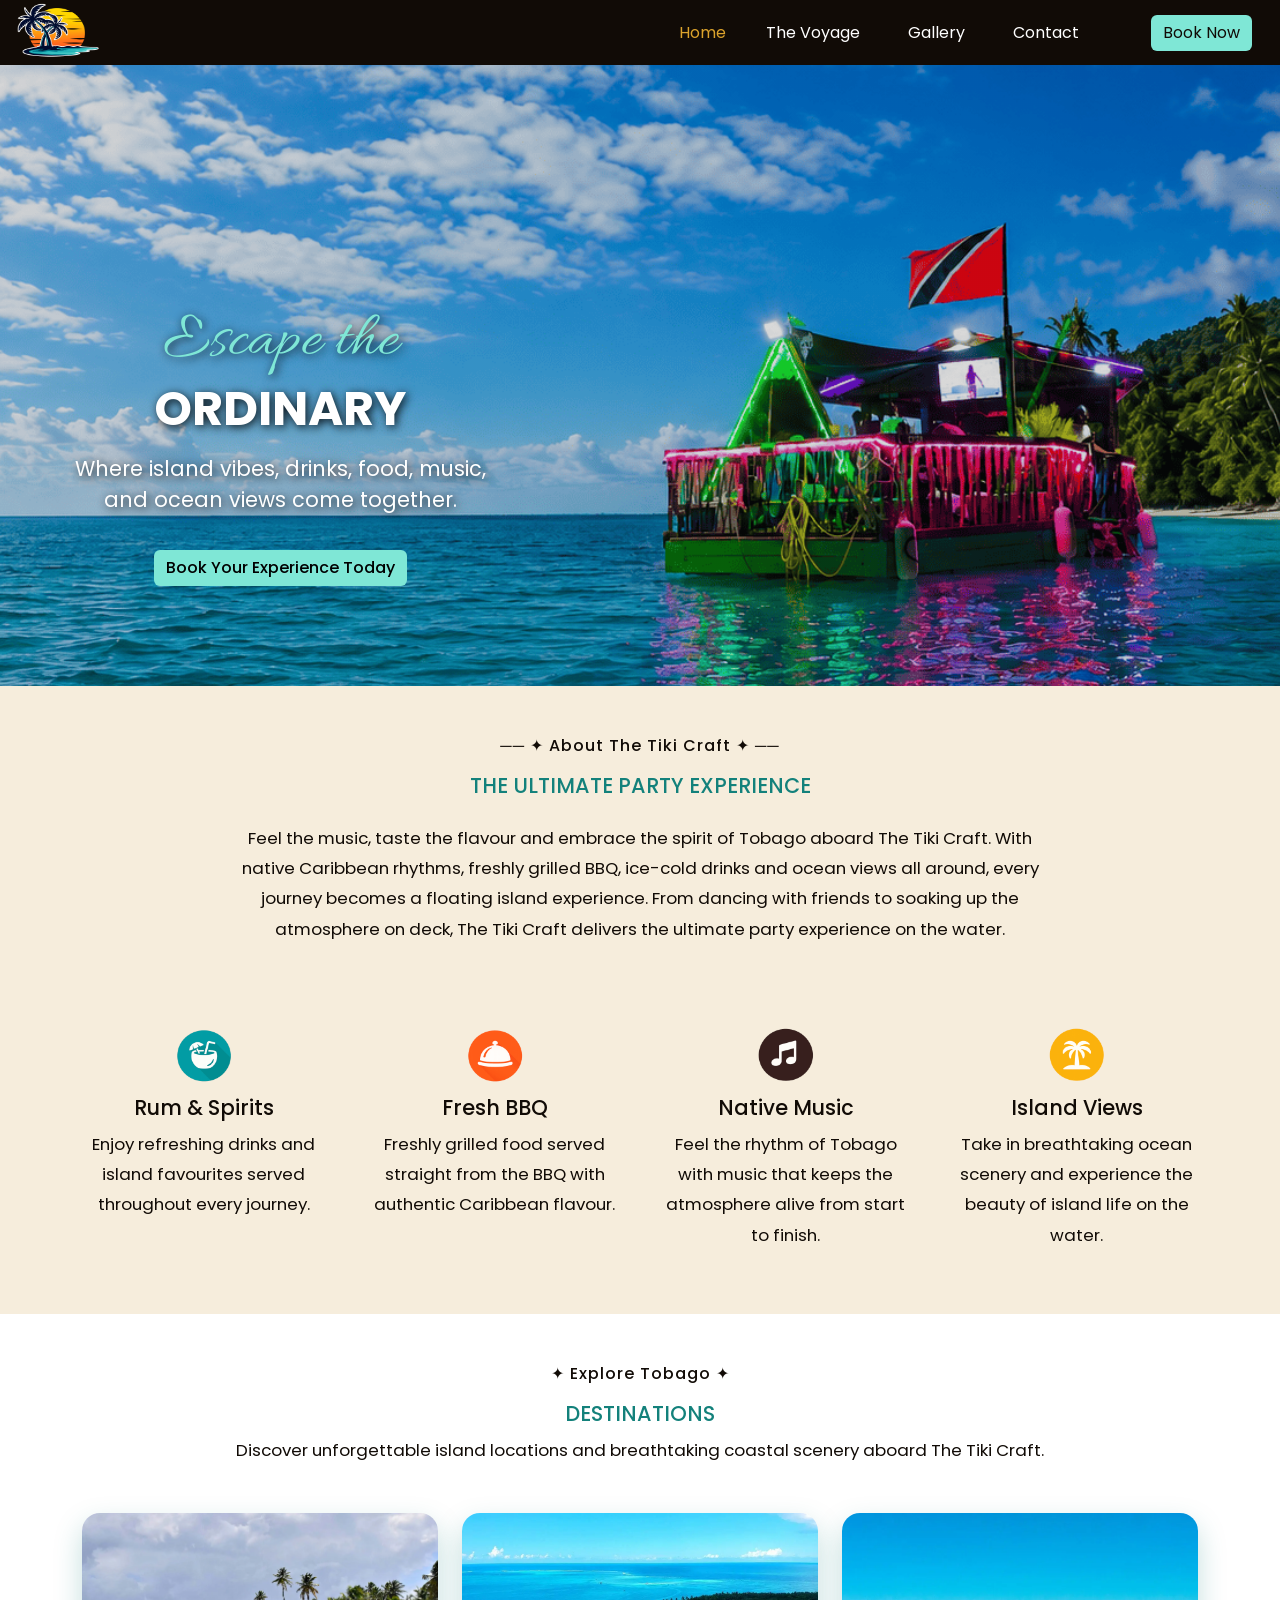
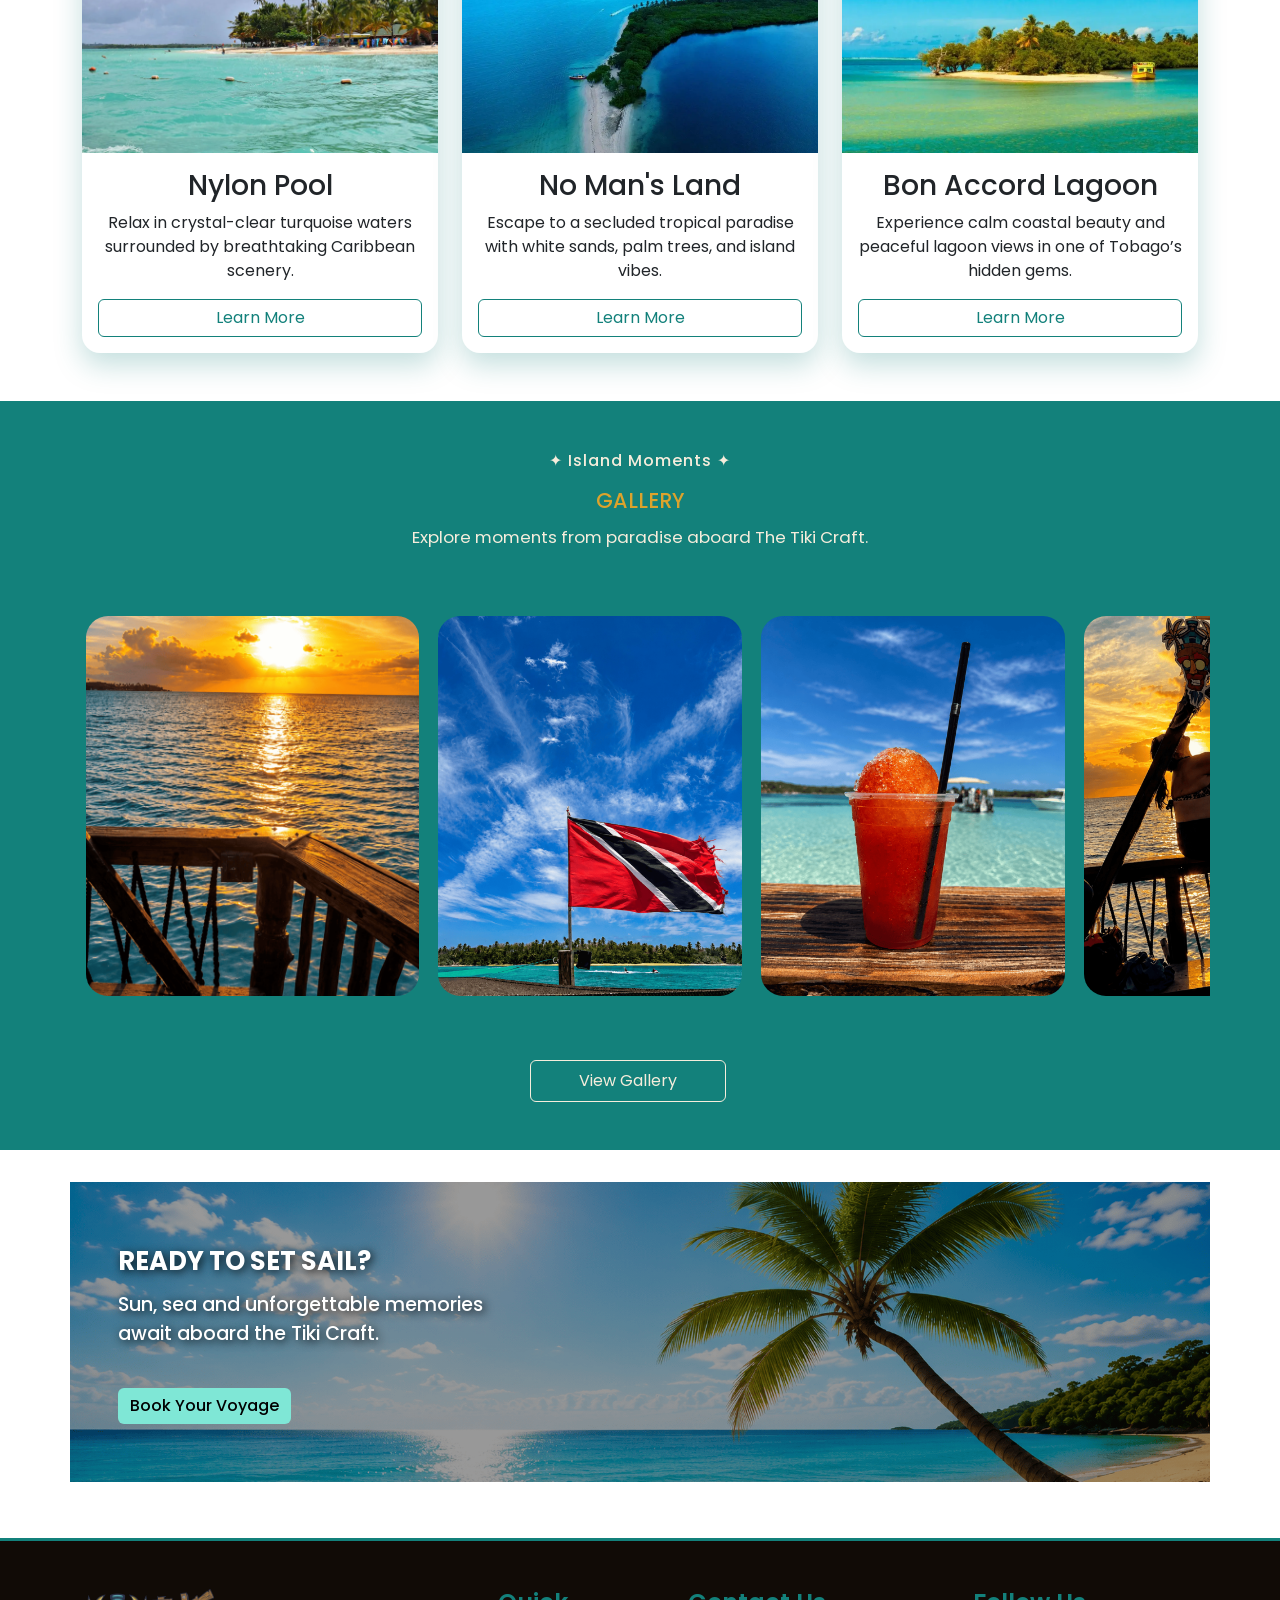
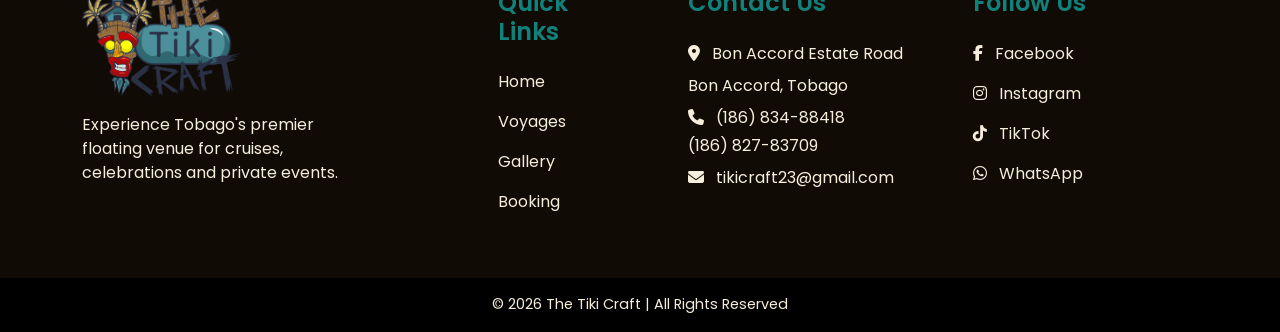
==== index.html @ 8d83b695 "compressed images further in conjunction with lighthouse testing" ====
<!doctype html>
<html lang="en">
  <head>
    <meta charset="UTF-8" >
    <meta name="viewport" content="width=device-width, initial-scale=1.0" >
    <meta
      name="description"
      content="Experience unforgettable island adventures aboard The Tiki Craft in Tobago."
    >
    <!--Title-->
    <title>The Tiki Craft</title>

    <!--Favicon-->
    <link
      rel="apple-touch-icon"
      sizes="180x180"
      href="assets/images/apple-touch-icon.png"
    >
    <link
      rel="icon"
      type="image/png"
      sizes="32x32"
      href="assets/images/favicon-32x32.png"
    >
    <link
      rel="icon"
      type="image/png"
      sizes="16x16"
      href="assets/images/favicon-16x16.png"
    >

    <!-- Bootstrap CSS -->
    <link
      href="https://cdn.jsdelivr.net/npm/bootstrap@5.3.3/dist/css/bootstrap.min.css"
      rel="stylesheet"
    >

    <link
      href="https://fonts.googleapis.com/css2?family=Poppins:wght@300;400;500;600;700&display=swap"
      rel="stylesheet"
    >

    <!--Custom css -->
    <link rel="stylesheet" href="assets/css/style.css" >

      <!-- Font awesome -->
  <link
    rel="stylesheet"
    href="https://cdnjs.cloudflare.com/ajax/libs/font-awesome/6.5.2/css/all.min.css"
  >
  </head>



  <body>
    <header>
      <!--Bootstrap Navbar-->
      <nav class="navbar navbar-expand-lg navbar-dark custom-navbar fixed-top">
        <div class="container-fluid">
          <a href="index.html" aria-label="Go To Homepage">
            <img
              id="navbar-logo"
              src="assets/images/beach-logo.png"
              width="90"
              height="90"
              alt="Palm Tree"
            >
          </a>
          <button
            class="navbar-toggler"
            type="button"
            data-bs-toggle="collapse"
            data-bs-target="#navbarNav"
            aria-controls="navbarNav"
            aria-expanded="false"
            aria-label="Toggle navigation"
          >
            <span class="navbar-toggler-icon"></span>
          </button>
          <div class="collapse navbar-collapse" id="navbarNav">
            <ul class="navbar-nav ms-auto">
              <li class="nav-item me-4">
                <a class="nav-link active" aria-label="active" href="index.html"
                  >Home</a
                >
              </li>
              <li class="nav-item">
                <a class="nav-link" href="voyage.html">The Voyage</a>
              </li>
              <li class="nav-item">
                <a class="nav-link" href="gallery.html">Gallery</a>
              </li>

              <li class="nav-item">
                <a class="nav-link" href="#contact">Contact</a>
              </li>
            </ul>
            <a class="btn" id="book-btn" href="booking.html">
              Book Now</a>
            
          </div>
        </div>
      </nav>
    </header>

    <main>
      <section id="homepage-hero">
        <div class="hero-content">
          <p class="hero-script">Escape the</p>
          <h1 class="hero-title">Ordinary</h1>
          <p class="hero-text">
            Where island vibes, drinks, food, music, and ocean views come
            together.
          </p>
          <a class="btn btn-info book-btn" href="booking.html">
            Book Your Experience Today</a>
        </div>
      </section>

      <!--About section using bootstrap grid-->
      <section class="about-tiki-craft py-5">
        <div class="container">
          <!-- About heading and text -->
          <div class="row">
            <div class="col-12 text-center">
              <p class="section-info">── ✦ About The Tiki Craft ✦ ──</p>

              <h2 class="section-title mb-4">THE ULTIMATE PARTY EXPERIENCE</h2>

              <p class="section-text">
                Feel the music, taste the flavour and embrace the spirit of
                Tobago aboard The Tiki Craft. With native Caribbean rhythms,
                freshly grilled BBQ, ice-cold drinks and ocean views all around,
                every journey becomes a floating island experience. From dancing
                with friends to soaking up the atmosphere on deck, The Tiki
                Craft delivers the ultimate party experience on the water.
              </p>
            </div>
          </div>

          <!-- What we offer icons -->
          <div class="row text-center offer-grid g-3 g-md-4 g-lg-5 mt-4">
            <div class="col-12 col-md-6 col-lg-3 mt-lg-5">
              <img
                class="offer-icon"
                src="assets/images/drink.png"
                loading="lazy"
                width="100"
                height="100"
                alt="Cocktail drink icon"
              >
              <h3>Rum & Spirits</h3>
              <p>
                Enjoy refreshing drinks and island favourites served throughout
                every journey.
              </p>
            </div>

            <div class="col-12 col-md-6 col-lg-3">
              <img
                class="offer-icon"
                src="assets/images/foodtray.png"
                loading="lazy"
                width="100"
                height="100"
                alt="Food tray icon"
              >
              <h3>Fresh BBQ</h3>
              <p>
                Freshly grilled food served straight from the BBQ with authentic
                Caribbean flavour.
              </p>
            </div>

            <div class="col-12 col-md-6 col-lg-3">
              <img
                class="offer-icon"
                src="assets/images/music.png"
                loading="lazy"
                width="100"
                height="100"
                alt="Music icon"
              >
              <h3>Native Music</h3>
              <p>
                Feel the rhythm of Tobago with music that keeps the atmosphere
                alive from start to finish.
              </p>
            </div>

            <div class="col-12 col-md-6 col-lg-3">
              <img
                class="offer-icon"
                src="assets/images/palmtree.png"
                loading="lazy"
                width="100"
                height="100"
                alt="Palm tree icon"
              >
              <h3>Island Views</h3>
              <p>
                Take in breathtaking ocean scenery and experience the beauty of
                island life on the water.
              </p>
            </div>
          </div>
        </div>
      </section>

      <!-- Destination cards section-->
      <section class="tiki-craft-destinations py-5" id="destinations">
        <div class="container">
          <div class="col-12 text-center">
            <p class="section-info">✦ Explore Tobago ✦</p>

            <h2 class="section-title">DESTINATIONS</h2>

            <p class="section-text">
              Discover unforgettable island locations and breathtaking coastal
              scenery aboard The Tiki Craft.
            </p>
          </div>
          <div class="row g-4 justify-content-center mt-4">
            <div class="col-md-6 col-lg-4">
              <div class="card h-100">
                <img
                  src="assets/images/nylon-pool.webp"
                  loading="lazy"
                  width="600"
                  height="400"
                  class="card-img-top"
                  alt="A picture of nylon pool tobago"
                >
                <div class="card-body text-center d-flex flex-column">
                  <h3 class="card-title">Nylon Pool</h3>
                  <p class="card-text">
                    Relax in crystal-clear turquoise waters surrounded by
                    breathtaking Caribbean scenery.
                  </p>
                  <a href="voyage.html" class="btn btn-outline-info mt-auto"
                    >Learn More</a
                  >
                </div>
              </div>
            </div>
            <div class="col-md-6 col-lg-4">
              <div class="card h-100">
                <img
                  src="assets/images/no-mans-land.webp"
                  loading="lazy"
                  width="600"
                  height="400"
                  class="card-img-top"
                  alt="A picture of no mans land tobago"
                >
                <div class="card-body text-center d-flex flex-column">
                  <h3 class="card-title">No Man's Land</h3>
                  <p class="card-text">
                    Escape to a secluded tropical paradise with white sands,
                    palm trees, and island vibes.
                  </p>
                  <a href="voyage.html" class="btn btn-outline-info mt-auto"
                    >Learn More</a
                  >
                </div>
              </div>
            </div>
            <div class="col-md-6 col-lg-4">
              <div class="card h-100">
                <img
                  src="assets/images/bon-accord.webp"
                  loading="lazy"
                  width="600"
                  height="400"
                  class="card-img-top"
                  alt="A picture of nylon pool tobago"
                >
                <div class="card-body text-center d-flex flex-column">
                  <h3 class="card-title">Bon Accord Lagoon</h3>
                  <p class="card-text">
                    Experience calm coastal beauty and peaceful lagoon views in
                    one of Tobago’s hidden gems.
                  </p>
                  <a href="voyage.html" class="btn btn-outline-info mt-auto"
                    >Learn More</a
                  >
                </div>
              </div>
            </div>
          </div>
        </div>
      </section>

      <section class="gallery-section py5">
        <div class="container">
          <div class="row">
            <div class="col-12 text-center py-5">
              <p class="section-info-inv">✦ Island Moments ✦</p>

              <h2 class="section-title-inv">GALLERY</h2>

              <p class="section-text-inv">
                Explore moments from paradise aboard The Tiki Craft.
              </p>
            </div>
            <div class="scroll-container">
              <img
                class="zoom-hover"
                src="assets/images/tiki-sunset.webp"
                alt="the sunset from aboard the tiki craft"
                width="600"
                height="400"
              >
              <img
                class="zoom-hover"
                loading="lazy"
                src="assets/images/tobago-flag.webp"
                alt="the tobago flag against the blue sky"
                width="600"
                height="400"
              >
              <img
                class="zoom-hover"
                loading="lazy"
                src="assets/images/ice-drink.webp"
                alt="Close up picture of an ice drink "
                width="600"
                height="400"
              >
              <img
                class="zoom-hover"
                loading="lazy"
                src="assets/images/sunset-pose.webp"
                alt="A woman posing on the side of the Tiki craft"
                width="600"
                height="400"
              >
              <img
                class="zoom-hover"
                loading="lazy"
                src="assets/images/sunset-staff.webp"
                alt="the sunset and a tiki craft staff member"
                width="600"
                height="400"
              >
              <img
                class="zoom-hover"
                loading="lazy"
                src="assets/images/jet-ski.webp"
                alt="People in the water and on the jet ski"
                width="600"
                height="400"
              >
              <img
                class="zoom-hover"
                loading="lazy"
                src="assets/images/in-water-pose.webp"
                alt="two women in the water next to the tiki craft"
                width="600"
                height="400"
              >
              <img
                class="zoom-hover"
                loading="lazy"
                src="assets/images/party-back.webp"
                alt="A group of people celebrating while looking at the water"
                width="600"
                height="400"
              >
              <img
                class="zoom-hover"
                loading="lazy"
                src="assets/images/group-water-pose.webp"
                alt="A group of people in the water smiling"
                width="600"
                height="400"
              >
              <img
                class="zoom-hover"
                loading="lazy"
                src="assets/images/night-water.webp"
                alt="A group posing for a picture in the water at night"
                width="600"
                height="400"
              >
              <img
                class="zoom-hover"
                loading="lazy"
                src="assets/images/night-party.webp"
                alt="A pafrty in the water at night"
                width="600"
                height="400"
              >
            </div>
            <div class="row justify-content-center py-5">
              <a
                href="gallery.html"
                class="btn btn-outline-success px-5 py-2 w-auto"
                >View Gallery</a>
            </div>
          </div>
        </div>
      </section>

      <section id="homepage-final-cta">
        <div class="container cta-banner py-5 ps-4 ps-lg-5">
          <h3 class="cta-title mt-3">Ready to Set Sail?</h3>
          <p class="cta-text mb-4">
            Sun, sea and unforgettable memories<br >await aboard the Tiki
            Craft.
          </p>
          <a class="btn btn-info book-btn" href="booking.html">
            Book Your Voyage
          </a>
        </div>
      </section>
    </main>

    <footer id="contact" class="footer pt-5 mt-4">
      <div class="container">
        <div class="row gy-5">
          <!-- Logo & About -->
          <div class="col-12 col-lg-4 text-center text-lg-start">
            <img
              src="assets/images/tiki-logo.webp"
              alt="The Tiki Craft Logo"
              class="footer-logo img-fluid mb-3"
                width="600"
                height="400"
            >

            <p class="footer-description mb-0">
              Experience Tobago's premier floating venue for cruises,
              celebrations and private events.
            </p>
          </div>

          <!-- Footer Navigation -->
          <div
            class="col-12 col-md-4 col-lg-2 text-center text-lg-start ps-lg-5"
          >
            <h3 class="footer-heading">Quick Links</h3>

            <ul class="list-unstyled">
              <li class="mb-3"><a href="index.html">Home</a></li>
              <li class="mb-3"><a href="voyage.html">Voyages</a></li>
              <li class="mb-3"><a href="gallery.html">Gallery</a></li>
              <li><a href="booking.html">Booking</a></li>
            </ul>
          </div>

          <!-- Contact -->
          <div
            class="col-12 col-md-4 col-lg-3 text-center text-lg-start ps-lg-5"
          >
            <h3 class="footer-heading">Contact Us</h3>

            <p class="mb-2">
              <i class="fa-solid fa-location-dot me-2"></i>
              Bon Accord Estate Road
            </p>

            <p class="mb-2">Bon Accord, Tobago</p>

            <p class="mb-1">
              <i class="fa-solid fa-phone me-2"></i>
              (186) 834-88418
            </p>

            <p class="mb-2">(186) 827-83709</p>

            <p class="mb-0">
              <i class="fa-solid fa-envelope me-2"></i>
              tikicraft23@gmail.com
            </p>
          </div>

          <!-- Socials -->
          <div
            class="col-12 col-md-4 col-lg-3 text-center text-lg-start ps-lg-5"
          >
            <h3 class="footer-heading">Follow Us</h3>

              <ul class="list-unstyled">
                <li class="mb-3">
                  <a href="https://www.facebook.com/p/The-Tiki-Craft-61574174610793/" target="_blank" alt="Facebook icon">
                    <i class="fa-brands fa-facebook-f me-2"></i>
                    Facebook
                  </a>
                </li>

                <li class="mb-3">
                  <a href="https://www.instagram.com/the_tiki_craft/?hl=en" target="_blank" alt="instagram icon">
                    <i class="fa-brands fa-instagram me-2"></i>
                    Instagram
                  </a>
                </li>

                <li class="mb-3">
                  <a href="https://www.tiktok.com/@the_craft23" target="_blank" alt="tik tok icon">
                    <i class="fa-brands fa-tiktok me-2"></i>
                    TikTok
                  </a>
                </li>

                <li>
                  <a>
                    <i class="fa-brands fa-whatsapp me-2" alt="whatsapp icon"></i>
                    WhatsApp
                  </a>
                </li>
              </ul>
          </div>
        </div>
      </div>

      <!-- Copyright -->
      <div class="footer-bottom mt-5 py-3 text-center">
        © 2026 The Tiki Craft | All Rights Reserved
      </div>
    </footer>

    <!-- Bootstrap JS -->
    <script src="https://cdn.jsdelivr.net/npm/bootstrap@5.3.3/dist/js/bootstrap.bundle.min.js"></script>
  </body>
</html>
---- assets/css/style.css ----
/* Google fonts import*/
@import url("https://fonts.googleapis.com/css2?family=Allura&family=Poppins:wght@300;400;500;600;700&display=swap");

/* Global CSS Styles*/

:root {
  /* Fonts */
  --primary-font: "Poppins", sans-serif;

  /* colour palette */

  --primary-bg-colour: #f6eddc;
  --secondary-bg-colour: #13817b;

  --primary-font-colour: #ffffff;
  --secondary-font-colour: #dca32c;

  --btn-hover-colour: #dca32c;
  --btn-colour: #e87d1e;
  --nav-footer-colour: #110b06;
}

body {
  font-family: var(--primary-font);
  padding-top: 56px;
}

.custom-navbar {
  background-color: var(--nav-footer-colour);
}

.custom-navbar a {
  color: var(--primary-font-colour);
}

.custom-navbar a:hover {
  color: var(--secondary-font-colour);
}

.custom-navbar .nav-link.active {
  color: var(--btn-hover-colour) !important;
}

#navbar-logo {
  display: none;
}

.navbar img {
  cursor: pointer;
}

.custom-navbar #book-btn {
  background-color: #7fe7d6;
  color: var(--nav-footer-colour) !important;
  margin-right: 1rem;
  border: none;
}

.custom-navbar #book-btn:hover {
  background-color: var(--btn-hover-colour);
  color: white;
}

/* Styles for footer */

footer {
  background-color: var(--nav-footer-colour);
  color: var(--primary-bg-colour);
  border-top: 3px solid var(--secondary-bg-colour);
}

.footer-logo {
  max-width: 160px;
}

.footer-heading {
  color: var(--secondary-bg-colour);
  margin-bottom: 1rem;
  font-size: 2rem;
  font-weight: 600;
}


footer a {
  color: var(--primary-bg-colour);
  text-decoration: none;
  transition: 0.3s ease;
}

footer a:hover {
  color: var(--secondary-bg-colour);
}

.footer-bottom {
  background-color: #000;
  font-size: 0.9rem;
}

#homepage-hero {
  min-height: 100vh;
  background:
    linear-gradient(rgba(0, 0, 0, 0.3), rgba(0, 0, 0, 0.3)),
    url("../images/homepage-mobile.webp");

  background-repeat: no-repeat;
  background-position: 63% 40%;
}

#homepage-hero .hero-content {
  padding-top: 60px;
  text-align: center;
}

#homepage-hero .hero-script {
  font-family: "Allura", cursive;
  font-size: 4rem;
  color: #7fe7d6;
  margin-bottom: -10px;
  text-shadow: 2px 2px 10px rgba(0, 0, 0, 0.9);
}

#homepage-hero .hero-title {
  font-size: 3rem;
  font-weight: 700;
  color: white;
  text-transform: uppercase;
  margin-bottom: 15px;
  text-shadow: 2px 2px 10px rgba(0, 0, 0, 0.9);
}

#homepage-hero .hero-text {
  font-size: 1.3rem;
  color: white;
  line-height: 1.5;
  display: flex;
  margin-bottom: 15px;
  text-shadow: 2px 2px 10px rgba(0, 0, 0, 0.9);
}

#homepage-hero .book-btn {
  background-color: #7fe7d6;
  font-weight: 450;
  margin-top: 15px;
  border: none;
}

#homepage-hero .book-btn:hover {
  background-color: #dca32c;
}

.about-tiki-craft {
  background-color: var(--primary-bg-colour);
}

.section-title {
  font-size: 1.3rem;
  color: var(--secondary-bg-colour);
}

.section-text {
  color: var(--nav-footer-colour);
  font-size: 1.05rem;
  line-height: 1.8;
  max-width: 820px;
  margin: 0 auto;
  line-height: 1.8;
  font-weight: 400;
}

.section-info {
  color: var(--nav-footer-colour);
  letter-spacing: 1px;
  font-weight: 500;
}

#icon {
  width: 100px;
  height: auto;
}

.offer-icon {
  width: 80px;
  height: auto;
}

/* Changes the font weight and header size in the what we offer section */
.offer-grid p {
  font-weight: 400;
  line-height: 1.8;
  font-size: 1.05rem;
  color: var(--nav-footer-colour);
}

.offer-grid h3 {
  font-size: 1.3rem;
  color: var(--nav-footer-colour);
}

.card {
  border-radius: 18px;
  border: none;
  overflow: hidden;
  box-shadow: 0 12px 28px rgba(19, 129, 123, 0.25) !important;
}

.card-img-top {
  height: 240px;
  object-fit: cover;
}

.btn-outline-info {
  border-color: var(--secondary-bg-colour);
  color: var(--secondary-bg-colour);
}

.btn-outline-info:hover {
  border-color: var(--btn-hover-colour);
  background-color: var(--btn-hover-colour);
  color: white;
}

/* Gallery Section */

.gallery-section {
  background-color: var(--secondary-bg-colour);
}

.section-info-inv {
  color: var(--primary-bg-colour);
  letter-spacing: 1px;
  font-weight: 500;
}

.section-title-inv {
  font-size: 1.3rem;
  color: var(--btn-hover-colour);
}

.section-text-inv {
  color: var(--primary-bg-colour);
  font-size: 1.05rem;
  line-height: 1.8;
  max-width: 820px;
  margin: 0 auto;
  line-height: 1.8;
  font-weight: 400;
}

.scroll-container {
  display: flex;
  gap: 1.2rem;
  overflow-x: auto;
  padding: 1rem;
  scroll-behavior: smooth;
}

.scroll-container img {
  height: 380px;
  width: auto;
  border-radius: 22px;
  object-fit: cover;
  flex-shrink: 0;
  transition: transform 0.3s ease;
}

.scroll-container img:hover {
  transform: translateY(-6px);
}

.btn-outline-success {
  color: var(--primary-bg-colour);
  border-color: var(--primary-bg-colour);
}

/* Final call to action section */
#homepage-final-cta {
  padding: 1rem 1rem;
}

#homepage-final-cta .cta-banner {
  background-image:
    linear-gradient(rgba(0, 0, 0, 0.4), rgba(0, 0, 0, 0.4)),
    url(../images/final-cta-2.webp);
  background-size: cover;
  background-position: center;
  min-height: 300px;
  background-position: 60% 40%;
}

#homepage-final-cta .cta-title {
  font-size: 1.6rem;
  font-weight: 700;
  color: white;
  text-transform: uppercase;
  margin-bottom: 15px;
  text-shadow: 2px 2px 10px rgba(0, 0, 0, 0.9);
}

#homepage-final-cta .cta-text {
  font-size: 1.2rem;
  color: white;
  font-weight: 500;
  line-height: 1.5;
  display: flex;
  margin-bottom: 15px;
  text-shadow: 2px 2px 10px rgba(0, 0, 0, 0.9);
}

#homepage-final-cta .book-btn {
  background-color: #7fe7d6;
  font-weight: 450;
  margin-top: 15px;
  border: none;
}

#homepage-final-cta .book-btn:hover {
  background-color: #dca32c;
}
/* Voyage Page CSS*/
/* Hero Image*/
#voyage-hero {
  min-height: 55vh;
  background:
    linear-gradient(rgba(0, 0, 0, 0.3), rgba(0, 0, 0, 0.3)),
    url("../images/voyage-hero.webp");
  background-repeat: no-repeat;
  background-position: 30% 70%;
  background-size: cover;
}

#voyage-hero .hero-content {
  padding-top: 60px;
  text-align: center;
  padding-left: 1rem;
  padding-right: 1rem;
}

#voyage-hero .hero-title {
  font-size: 2.8rem;
  font-weight: 600;
  color: #ebca82;
  text-transform: uppercase;
  margin-bottom: 15px;
  text-shadow: 2px 2px 10px rgba(0, 0, 0, 0.9);
}

#voyage-hero .hero-text {
  color: white;
  font-size: 1.3rem;
}

#voyage-hero .book-btn {
  background-color: #7fe7d6;
  border: none;
}

/* What to expect section */

/* Journey timeline*/

.timeline-step i {
  color: var(--secondary-bg-colour);
  font-size: 1.3rem;
}

.journey-timeline .timeline-step {
  margin-bottom: 2rem;
}

/* Voyage Destinations section */
#destination-overview {
  background-color: var(--primary-bg-colour);
}

.destination-image {
  width: 90vh;
  height: 90vh;
  max-width: 250px;
  max-height: 250px;
  border-radius: 50%;
  border: 4px solid white;
  box-shadow: 0 10px 30px rgba(19, 129, 123, 0.3);
}

/* Perfect for section */

#perfect-for {
  background-color: var(--secondary-bg-colour);
}

/* perfect for cards */
#perfect-for .card {
  box-shadow: 0 8px 20px rgba(0, 0, 0, 0.3);
}

.occasion-icon {
  width: 70px;
  height: 70px;
  border-radius: 50%;
  font-size: 1rem;
  color: white;
  background-color: var(--secondary-bg-colour);
  box-shadow: 0 10px 30px rgba(19, 129, 123, 0.2);
  display: flex;
  justify-content: center;
  align-items: center;
  margin: 0 auto 1.5rem;
}

#perfect-for .card-title {
  color: var(--nav-footer-colour);
  font-size: 1.5rem;
}

#perfect-for .card-text {
  color: var(--nav-footer-colour);
}

.perfect-for-card .card {
    box-shadow: 0 8px 20px rgba(0,0,0,.15);
}

/* Final call to action section */
#voyage-final-cta {
  padding: 1rem 1rem;
}

#voyage-final-cta .cta-banner {
  background-image:
    linear-gradient(rgba(0, 0, 0, 0.4), rgba(0, 0, 0, 0.4)),
    url(../images/final-cta.webp);
  background-size: cover;
  background-position: center;
  min-height: 300px;
  background-position: 60% 40%;
}

#voyage-final-cta .cta-title {
  font-size: 1.6rem;
  font-weight: 700;
  color: white;
  text-transform: uppercase;
  margin-bottom: 15px;
  text-shadow: 2px 2px 10px rgba(0, 0, 0, 0.9);
}

#voyage-final-cta .cta-text {
  font-size: 1.1rem;
  color: white;
  font-weight: 500;
  line-height: 1.5;
  display: flex;
  margin-bottom: 15px;
  text-shadow: 2px 2px 10px rgba(0, 0, 0, 0.9);
}

#voyage-final-cta .book-btn {
  background-color: #7fe7d6;
  font-weight: 450;
  margin-top: 15px;
  border: none;
}

#voyage-final-cta .book-btn:hover {
  background-color: #dca32c;
}

/* Gallery Page */

#gallery-final-cta {
  padding: 1rem 1rem;
}

#gallery-final-cta .cta-banner {
  background-image:
    linear-gradient(rgba(0, 0, 0, 0.4), rgba(0, 0, 0, 0.4)),
    url(../images/final-cta-2.webp);
  background-size: cover;
  background-position: center;
  min-height: 300px;
  background-position: 60% 40%;
}

#gallery-final-cta .cta-title {
  font-size: 1.6rem;
  font-weight: 700;
  color: white;
  text-transform: uppercase;
  margin-bottom: 15px;
  text-shadow: 2px 2px 10px rgba(0, 0, 0, 0.9);
}

#gallery-final-cta .cta-text {
  font-size: 1.2rem;
  color: white;
  font-weight: 500;
  line-height: 1.5;
  display: flex;
  margin-bottom: 15px;
  text-shadow: 2px 2px 10px rgba(0, 0, 0, 0.9);
}

#gallery-final-cta .book-btn {
  background-color: #7fe7d6;
  font-weight: 450;
  margin-top: 15px;
  border: none;
}

#gallery-final-cta .book-btn:hover {
  background-color: #dca32c;
}

/* Gallery hero section */
#gallery-hero {
  position: relative;
  height: 320px;

  background:
    linear-gradient(#0000004d, rgba(0, 0, 0, 0.3)),
    url("../images/palm-water.webp");

  background-repeat: no-repeat;
  background-position: 60% 50%;
  background-size: cover;
}

#gallery-hero .hero-content {
  position: absolute;
  top: 2rem;
  right: 1rem;
}

#gallery-hero .hero-title {
  font-size: 2rem;
  font-weight: 700;
  color: white;
  text-transform: uppercase;
  text-shadow: 2px 2px 10px rgba(0, 0, 0, 0.9);
  padding-right: 1rem;
}

#gallery-hero .hero-text {
  font-size: 1rem;
  color: white;
  line-height: 1.3;
  margin-bottom: 15px;
  text-shadow: 2px 2px 10px rgba(0, 0, 0, 0.9);
  padding-right: 1rem;
  justify-content: center;
}

/* gallery content section*/
#about-gallery {
  background-color: var(--secondary-bg-colour);
}

/* Gallery grid section */
#gallery-grid {
  background-color: var(--primary-bg-colour);
}

.gallery-img {
  width: 100%;
  height: 450px;
  object-fit: cover;
}

/* Booking page */

#booking-intro {
  background-color: var(--primary-bg-colour);
}
#booking-intro .booking-anchor {
  font-size: 1.8rem;
  color: var(--secondary-bg-colour);
}

#booking-intro .section-title {
  font-size: 1.8rem;
  font-weight: 600;
  max-width: 600px;
  margin: 0 auto;
  text-shadow: 0 2px 4px rgba(0, 0, 0, 0.15);
  letter-spacing: 1px;
}

#booking-intro p {
  color: var(--nav-footer-colour);
}
/* Horizontal line */

.section-divider {
  border: none;
  height: 2px;
  background-color: var(--secondary-bg-colour); /* teal line */
  opacity: 1;
}

#package-info .section-title {
  font-size: 1.5rem;
}

#package-info .package-subtitle {
  font-size: 0.9rem;
  color: #6c757d;
  letter-spacing: 0.5px;
}

/* Accordions */
#package-info {
  background-color: var(--primary-bg-colour);
}
#package-info li,
h2 {
  color: var(--nav-footer-colour);
}

.accordion-button,
.accordion-button:not(.collapsed) {
  background-color: rgba(19, 123, 129, 0.75);
  box-shadow: 0 2px 6px rgba(0, 0, 0, 0.3);
  color: var(--primary-bg-colour);
  padding: 0.5rem;
  font-weight: 600;
  font-size: 1.25rem;
}

.package-name {
  font-weight: 500;
  font-size: 1.1rem;
}

.package-price {
  color: var(--btn-colour);
  font-weight: 500;
}

.side-note {
  font-size: 0.9rem;
}

/* Booking section that holds the modal button */
#booking-section {
  background-color: var(--primary-bg-colour);
}

#booking-section .booking-anchor {
  font-size: 1.4rem;
  color: var(--secondary-bg-colour);
}

#booking-section .section-title {
  font-size: 1.4rem;
  font-weight: 500;
}

/* style for modal booking button */

#booking-section .book-btn {
  background-color: #dca32c;
  color: var(--nav-footer-colour);
}

/* styles for modal */

.modal-content {
  background-color: var(--primary-bg-colour);
  border: none;
  border-radius: 12px;
}

.modal-header {
  border-bottom: 1px solid rgba(20, 136, 136, 0.3);
}

.modal-title {
  color: var(--secondary-bg-colour);
}

.modal-body label {
  color: var(--secondary-bg-colour);
  font-weight: 500;
}

.modal .btn-warning {
  background-color: var(--btn-hover-colour);
  border: none;
}

#modal-section .section-divider {
  height: 0.5px;
}
/* styles for success page */

#success-section {
  min-height: 100vh;
  background-color: var(--primary-bg-colour);
}

#success-section .success-check {
  font-size: 1.8rem;
  color: var(--secondary-bg-colour);
}

#success-section .section-title {
  font-size: 1.8rem;
  font-weight: 600;
  max-width: 600px;
  margin: 0 auto;
  text-shadow: 0 2px 4px rgba(0, 0, 0, 0.15);
  letter-spacing: 1px;
}

#success-section .btn-warning {
  background-color: #7fe7d6;
  color: var(--nav-footer-colour);
  border: none;
}

#success-section .btn-warning:hover {
  background-color: var(--btn-hover-colour);
}

#success-section .btn-info {
  background-color: #7fe7d6;
  color: var(--nav-footer-colour);
  border: none;
}

#success-section .btn-info:hover {
  background-color: var(--btn-hover-colour);
}

/* 404 page */

#error-section {
  min-height: 100vh;
  padding-top: 15vh;
  background-color: var(--primary-bg-colour);
}

#error-section .error-anchor {
  font-size: 2rem;
  color: var(--secondary-bg-colour);
}

#error-section .section-title {
  font-size: 5rem;
  font-weight: 600;
  max-width: 600px;
  margin: 0 auto;
  text-shadow: 0 2px 4px rgba(0, 0, 0, 0.15);
  letter-spacing: 1px;
}

#error-section p {
  color: var(--nav-footer-colour);
}

#error-section .error-message {
  color: var(--secondary-bg-colour);
  font-size: 1.8rem;
}

#error-section .btn-warning {
  background-color: #7fe7d6;
  color: var(--nav-footer-colour);
  border: none;
}

#error-section .btn-warning:hover {
  background-color: var(--btn-hover-colour);
}

#error-section .btn-info {
  background-color: #7fe7d6;
  color: var(--nav-footer-colour);
  border: none;
}

#success-section .btn-info:hover {
  background-color: var(--btn-hover-colour);
}

/* Media Queries */

/* media query: tablets and larger (768px and up) */

@media screen and (min-width: 768px) {
  #homepage-hero {
    min-height: 75vh;

    background:
      linear-gradient(rgba(0, 0, 0, 0.3), rgba(0, 0, 0, 0.3)),
      url("../images/homepage-hero-2.webp");

    background-repeat: no-repeat;
    background-position: 70% 40%;
    background-size: 220%;

    display: flex;
    justify-content: flex-start;
    align-items: flex-start;
  }

  #homepage-hero .hero-content {
    padding-top: 120px;
    padding-left: 40px;
    max-width: 500px;
  }

  #homepage-hero .hero-text {
    font-size: 1.3rem;
    color: white;
    line-height: 1.5;
    max-width: 500px;
    margin: 0 auto;
    margin-bottom: 20px;
    text-shadow: 2px 2px 10px rgba(0, 0, 0, 0.9);
  }

  .journey-timeline {
    display: flex;
    flex-direction: row;
    justify-content: space-between;
    gap: 3rem;
    position: relative;
  }

  /* Connector line */
  .journey-timeline::before {
    content: "";
    position: absolute;

    top: 15px;
    left: 10%;
    right: 10%;

    height: 2px;

    background-color: var(--secondary-bg-colour);

    opacity: 0.5;

    z-index: 1;
  }

  .timeline-step {
    position: relative;
    z-index: 2;

    background-color: white;

    padding: 0 1rem;

    text-align: center;
  }

  /* Changes icon size for tablets */
  .occasion-icon {
    font-size: 2rem;
  }

  .card-body {
    padding: 1rem;
  }

  #homepage-final-cta {
    padding: 3rem;
  }

  /* makes final call to action image on homepage bigger on medium screens */
  #homepage-final-cta .cta-banner {
    min-height: 325px;
    background-position: 60% 40%;
  }

  #voyage-final-cta {
    padding: 3rem;
  }

  /* makes final call to action image on voyage page bigger on medium screens */
  #voyage-final-cta .cta-banner {
    min-height: 325px;
    background-position: 60% 40%;
  }

  /* gallery-content section for md screens */

  #gallery-hero {
    height: 420px;
    background-position: 60% 50%;
  }

  /* changes the size of the text on the gallery hero image for tablets */

  #gallery-hero .hero-content {
    position: absolute;
    padding-top: 3rem;
    padding-right: 3rem;
  }
  #gallery-hero .hero-title {
    font-size: 2.5rem;
  }

  #gallery-hero .hero-text {
    font-size: 1.3rem;
  }

  #gallery-final-cta {
    padding: 3rem;
  }

  /* makes final call to action image on homepage bigger on medium screens */
  #gallery-final-cta .cta-banner {
    min-height: 325px;
    background-position: 60% 40%;
  }

  /* change booking hero size for tablets */

  #booking-hero {
    min-height: 45vh;
    max-width: 100%;
    height: auto;
    background-position: 60% 70%;
    background-size: 102%;
  }

  #booking-hero .hero-content {
    padding: 5rem;
  }

  #booking-hero .hero-title {
    font-size: 2.5rem;
    font-weight: 700;
  }

  #gallery-hero .hero-text {
    font-size: 1.3rem;
  }
}

/* large devices (laptops and desk tops 992px and up*/

@media screen and (min-width: 992px) {
  .custom-navbar {
    height: 65px;
  }

  .navbar-nav {
    margin-right: 2rem;
  }

  .navbar-nav li {
    margin-right: 2rem;
  }

  #navbar-logo {
    display: block;
    width: 90px;
    height: 80px;
  }

  #homepage-hero {
    min-height: 70vh;

    background:
      linear-gradient(rgba(0, 0, 0, 0.15), rgba(0, 0, 0, 0.15)),
      url("../images/homepage-hero-2.webp");

    background-repeat: no-repeat;
    background-size: 160%;
    background-position: 70% 75%;
  }

  #homepage-hero {
    display: flex;
    justify-content: flex-start;
    align-items: flex-end;
  }

  #homepage-hero .hero-content {
    padding-left: 60px;
    padding-bottom: 100px;
  }

  .journey-timeline {
    display: flex;
    gap: 5rem;
  }

  .journey-timeline i {
    font-size: 1.6rem;
  }

  .journey-timeline p {
    font-size: 1rem;
  }

  .journey-timeline::before {
    left: 20%;
    right: 20%;
  }

  /* changes icon size for desktop*/
  .occasion-icon {
    font-size: 2.2rem;
  }

  #homepage-final-cta {
    padding: 2rem 2rem;
  }
  #homepage-final-cta .cta-banner {
    min-height: 300px;
  }

  #voyage-hero .hero-content {
    max-width: 700px;
    margin: 0 auto;
  }

  /* changes the size of the image and padding on the voyage finall cta */
  #voyage-final-cta {
    padding: 2rem 2rem;
  }
  #voyage-final-cta .cta-banner {
    min-height: 300px;
  }

  /* Styling for hero image on gallery page*/

  #gallery-hero {
    height: 520px;
    background-position: 80% 40%;
  }

  #gallery-hero .hero-content {
    position: absolute;
    top: 4.5rem;
    right: 3rem;
  }

  #gallery-hero .hero-title {
    font-size: 3rem;
  }

  #gallery-hero .hero-text {
    font-size: 1.4rem;
  }

  #gallery-final-cta {
    padding: 2rem 2rem;
  }
  #gallery-final-cta .cta-banner {
    min-height: 300px;
  }

  #booking-hero {
    min-height: 55vh;
    max-width: 100%;
    height: auto;
  }

  /* footer styles */
  .footer-description {
    max-width: 260px;
  }
  .footer-logo {
    margin-bottom: 1.5rem;
  }

  .footer-heading {
  margin-bottom: 1.5rem;
  font-size: 1.5rem;
  font-weight: 600;
}

  .footer-about {
    margin-top: -0.5rem;
  }
}
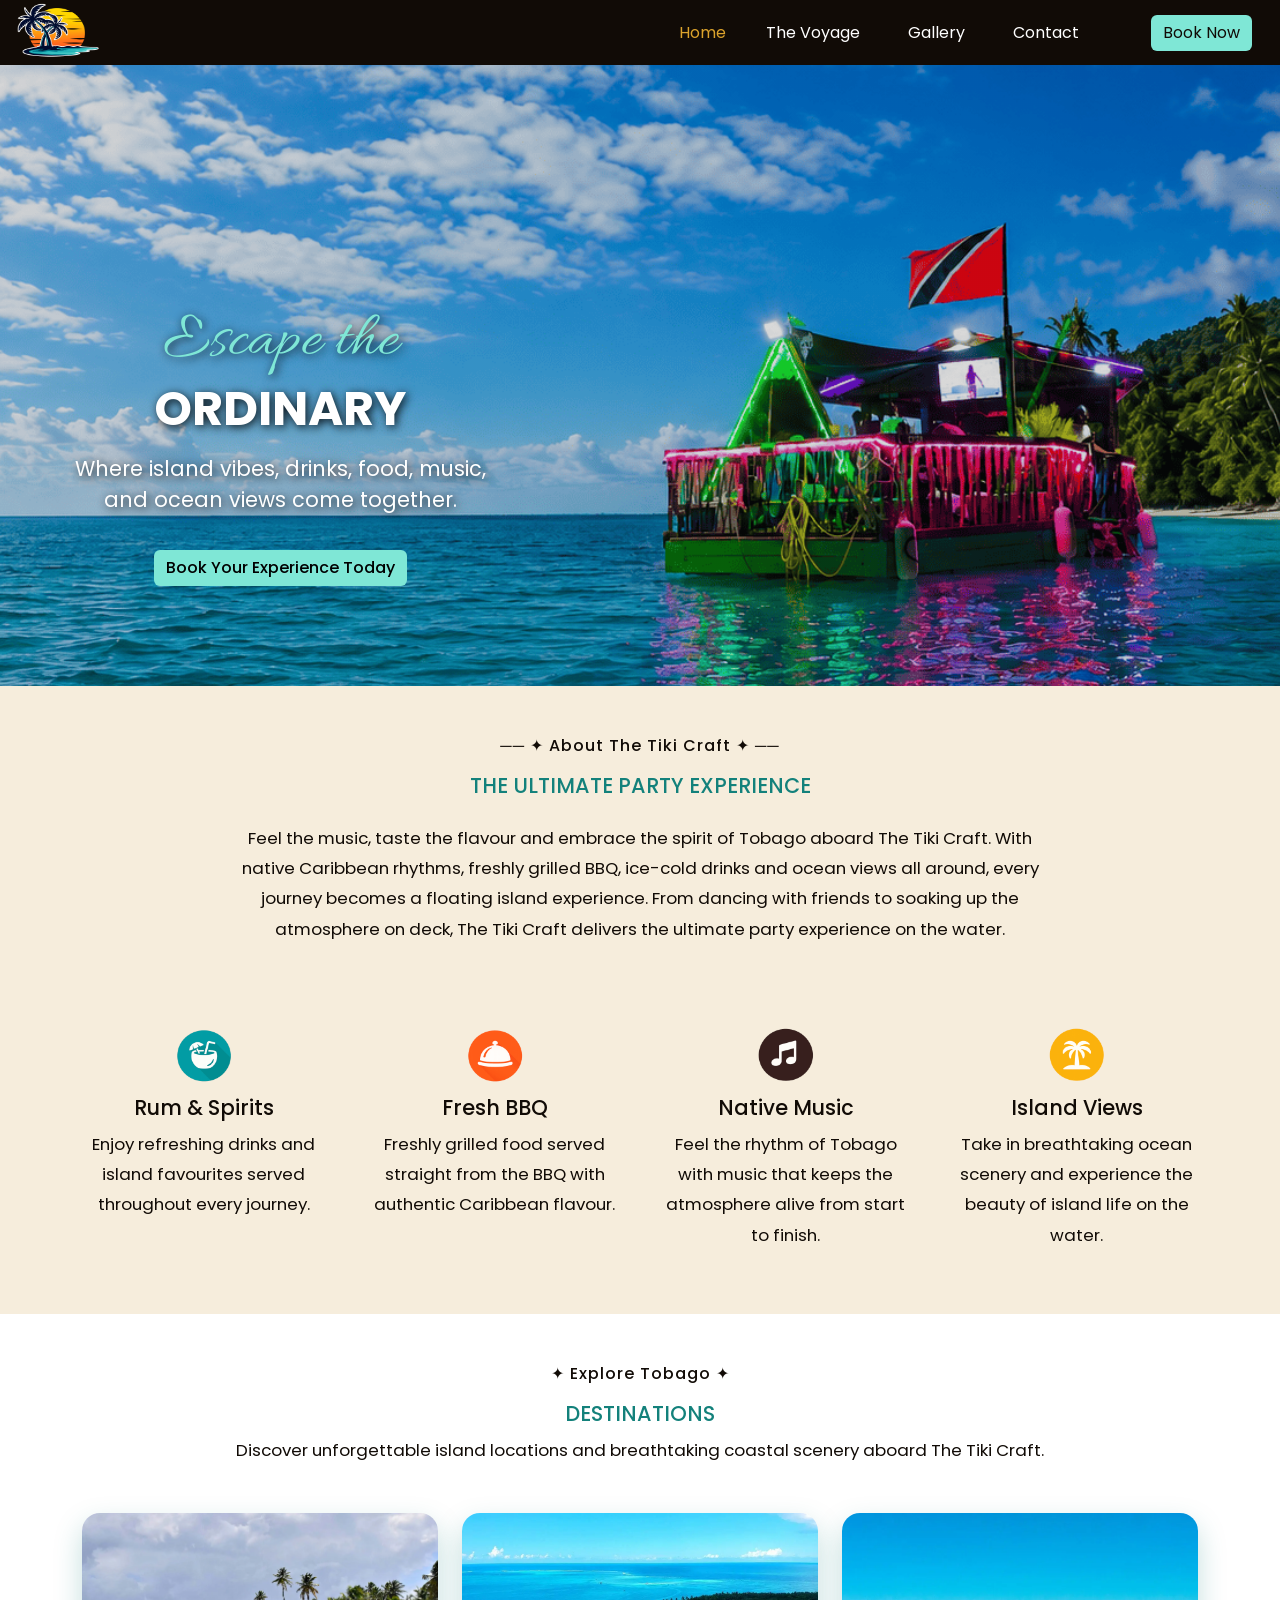
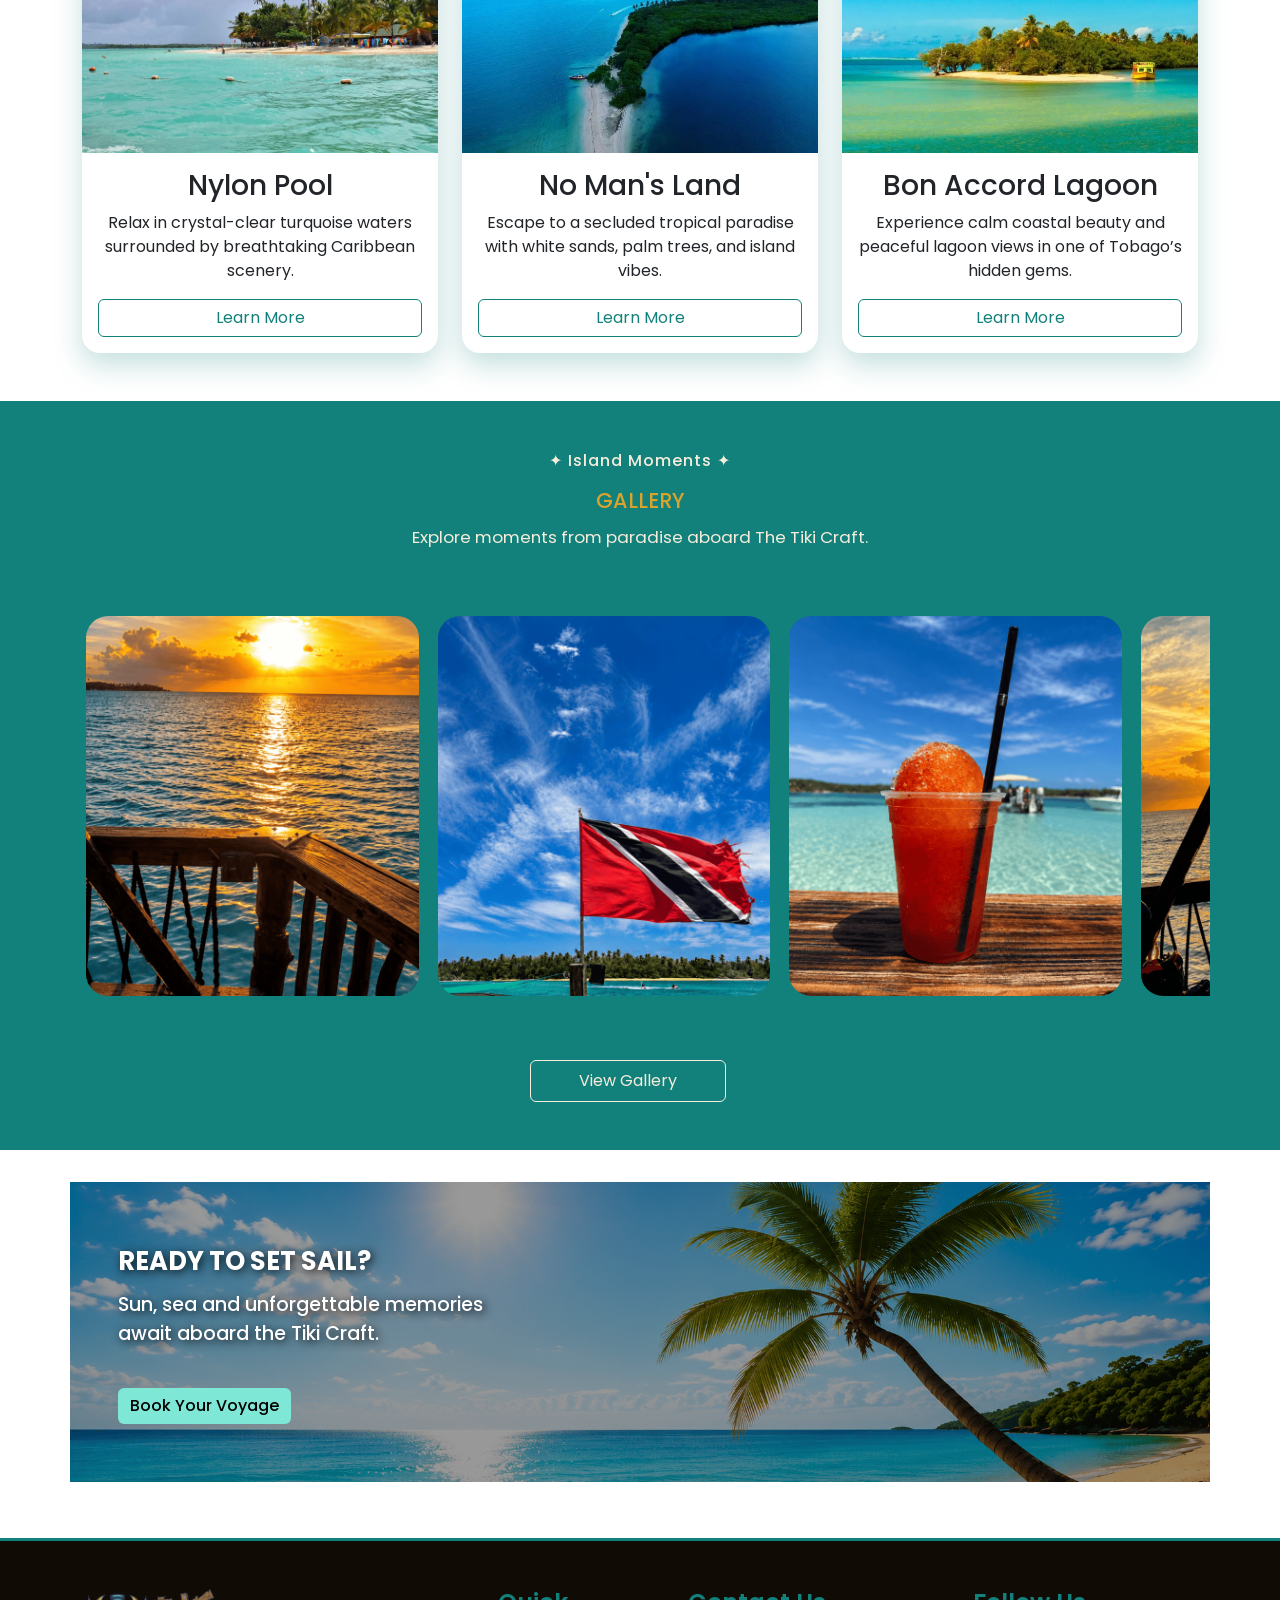
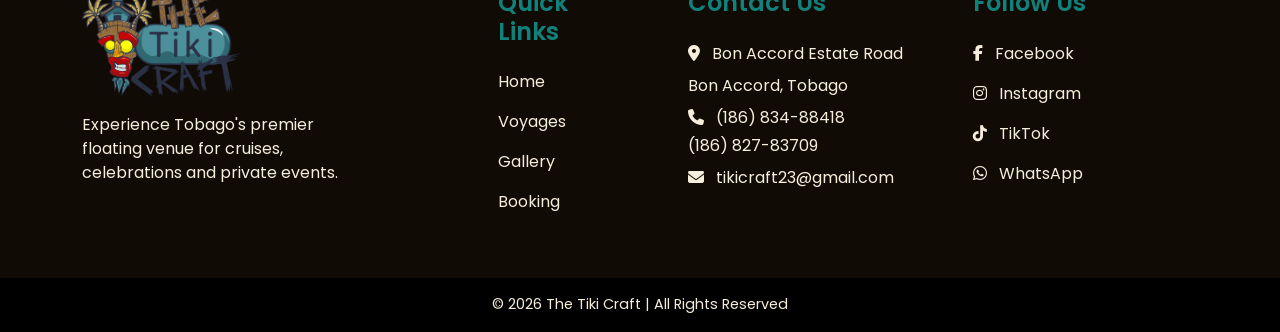
==== commit fb85e2e5: "reduced the amount of images on the homepage" ====
--- a/index.html
+++ b/index.html
@@ -35,10 +35,11 @@
       rel="stylesheet"
     >
 
-    <link
-      href="https://fonts.googleapis.com/css2?family=Poppins:wght@300;400;500;600;700&display=swap"
-      rel="stylesheet"
-    >
+    <!-- Google Fonts -->
+    <link rel="preconnect" href="https://fonts.googleapis.com">
+    <link rel="preconnect" href="https://fonts.gstatic.com" crossorigin>
+
+    <link href="https://fonts.googleapis.com/css2?family=Poppins:wght@300;400;500;600;700&display=swap" rel="stylesheet">
 
     <!--Custom css -->
     <link rel="stylesheet" href="assets/css/style.css" >
@@ -143,8 +144,7 @@
             <div class="col-12 col-md-6 col-lg-3 mt-lg-5">
               <img
                 class="offer-icon"
-                src="assets/images/drink.png"
-                loading="lazy"
+                src="assets/images/drink.png"          
                 width="100"
                 height="100"
                 alt="Cocktail drink icon"
@@ -160,7 +160,7 @@
               <img
                 class="offer-icon"
                 src="assets/images/foodtray.png"
-                loading="lazy"
+                
                 width="100"
                 height="100"
                 alt="Food tray icon"
@@ -176,7 +176,7 @@
               <img
                 class="offer-icon"
                 src="assets/images/music.png"
-                loading="lazy"
+                
                 width="100"
                 height="100"
                 alt="Music icon"
@@ -192,7 +192,7 @@
               <img
                 class="offer-icon"
                 src="assets/images/palmtree.png"
-                loading="lazy"
+                
                 width="100"
                 height="100"
                 alt="Palm tree icon"
@@ -225,7 +225,7 @@
               <div class="card h-100">
                 <img
                   src="assets/images/nylon-pool.webp"
-                  loading="lazy"
+                  
                   width="600"
                   height="400"
                   class="card-img-top"
@@ -247,7 +247,7 @@
               <div class="card h-100">
                 <img
                   src="assets/images/no-mans-land.webp"
-                  loading="lazy"
+                  
                   width="600"
                   height="400"
                   class="card-img-top"
@@ -269,7 +269,7 @@
               <div class="card h-100">
                 <img
                   src="assets/images/bon-accord.webp"
-                  loading="lazy"
+                  
                   width="600"
                   height="400"
                   class="card-img-top"
@@ -313,7 +313,7 @@
               >
               <img
                 class="zoom-hover"
-                loading="lazy"
+                
                 src="assets/images/tobago-flag.webp"
                 alt="the tobago flag against the blue sky"
                 width="600"
@@ -321,7 +321,7 @@
               >
               <img
                 class="zoom-hover"
-                loading="lazy"
+                
                 src="assets/images/ice-drink.webp"
                 alt="Close up picture of an ice drink "
                 width="600"
@@ -329,7 +329,7 @@
               >
               <img
                 class="zoom-hover"
-                loading="lazy"
+                
                 src="assets/images/sunset-pose.webp"
                 alt="A woman posing on the side of the Tiki craft"
                 width="600"
@@ -337,57 +337,27 @@
               >
               <img
                 class="zoom-hover"
-                loading="lazy"
+                
                 src="assets/images/sunset-staff.webp"
                 alt="the sunset and a tiki craft staff member"
                 width="600"
                 height="400"
               >
-              <img
-                class="zoom-hover"
-                loading="lazy"
-                src="assets/images/jet-ski.webp"
-                alt="People in the water and on the jet ski"
-                width="600"
-                height="400"
-              >
-              <img
-                class="zoom-hover"
-                loading="lazy"
+
+              <img
+                class="zoom-hover"
+                
                 src="assets/images/in-water-pose.webp"
                 alt="two women in the water next to the tiki craft"
                 width="600"
                 height="400"
               >
-              <img
-                class="zoom-hover"
-                loading="lazy"
-                src="assets/images/party-back.webp"
-                alt="A group of people celebrating while looking at the water"
-                width="600"
-                height="400"
-              >
-              <img
-                class="zoom-hover"
-                loading="lazy"
-                src="assets/images/group-water-pose.webp"
-                alt="A group of people in the water smiling"
-                width="600"
-                height="400"
-              >
-              <img
-                class="zoom-hover"
-                loading="lazy"
+
+              <img
+                class="zoom-hover"
+                
                 src="assets/images/night-water.webp"
                 alt="A group posing for a picture in the water at night"
-                width="600"
-                height="400"
-              >
-              <img
-                class="zoom-hover"
-                loading="lazy"
-                src="assets/images/night-party.webp"
-                alt="A pafrty in the water at night"
                 width="600"
                 height="400"
               >
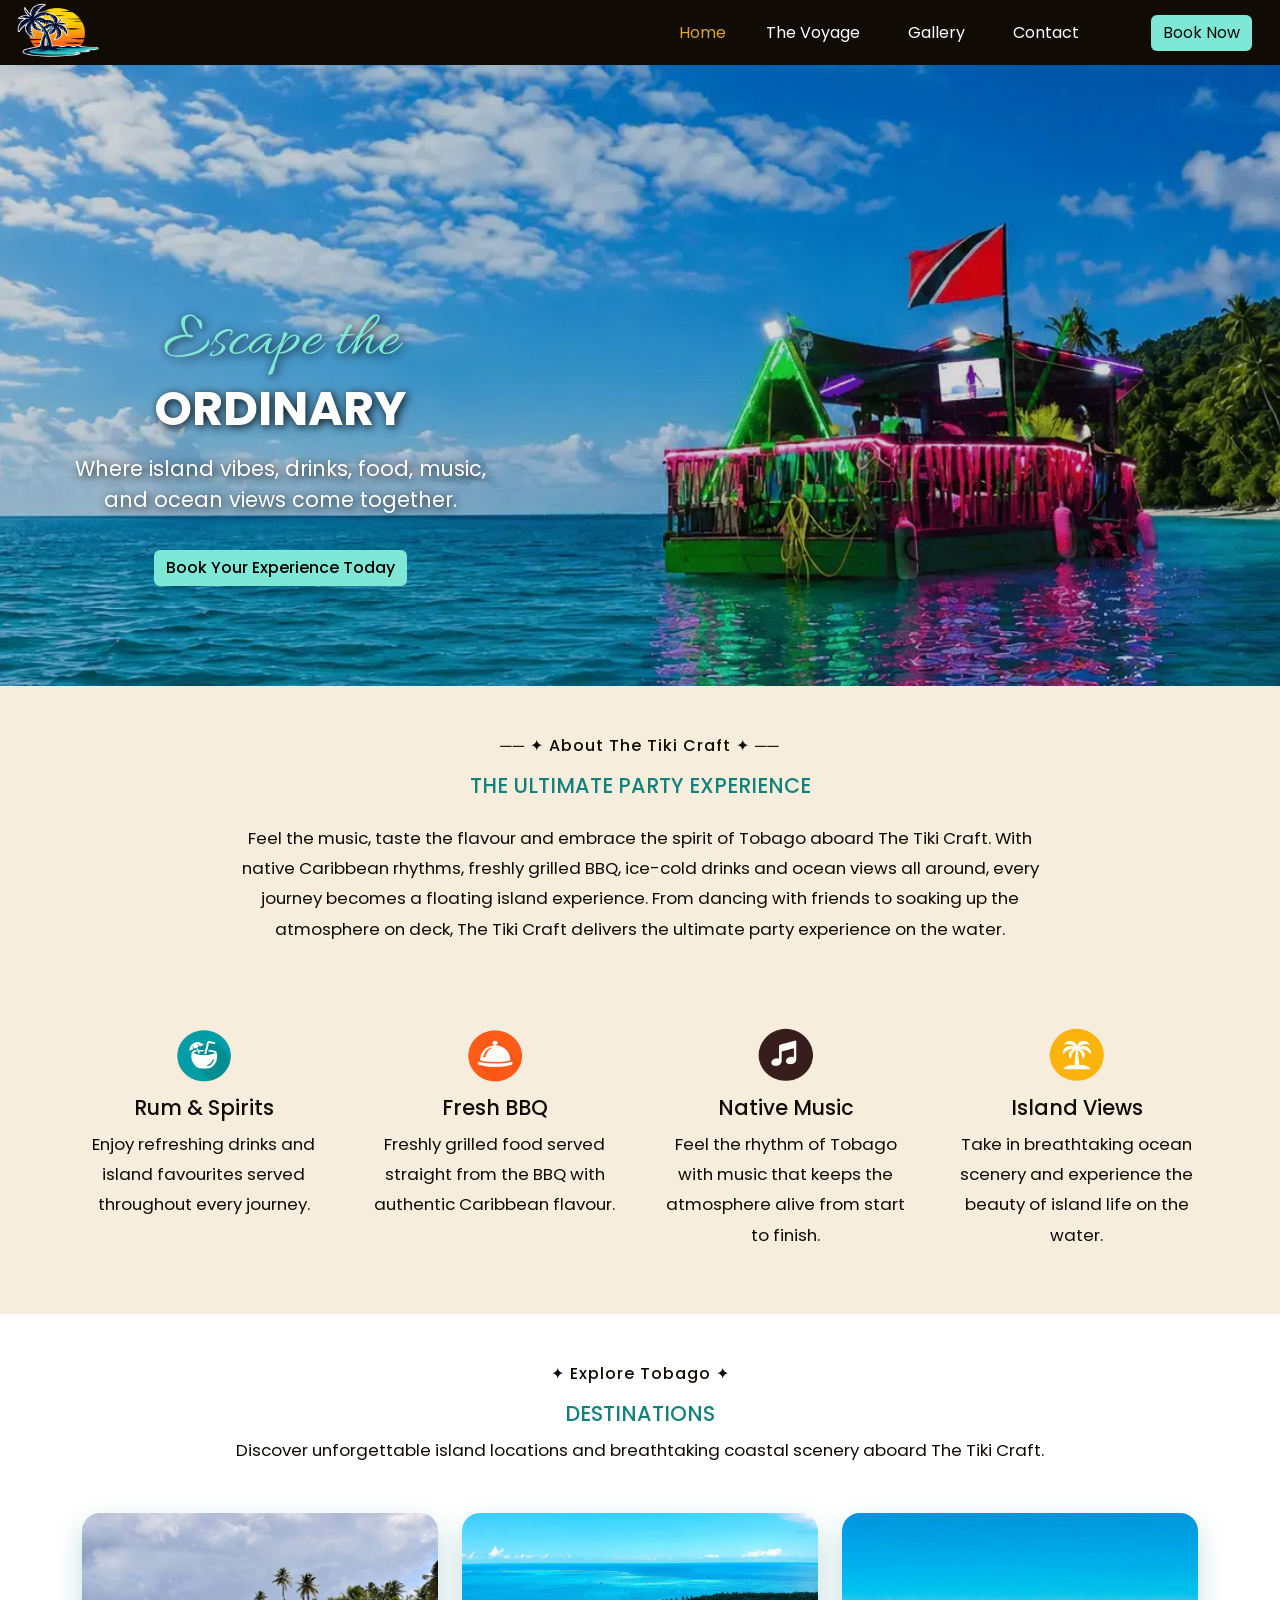
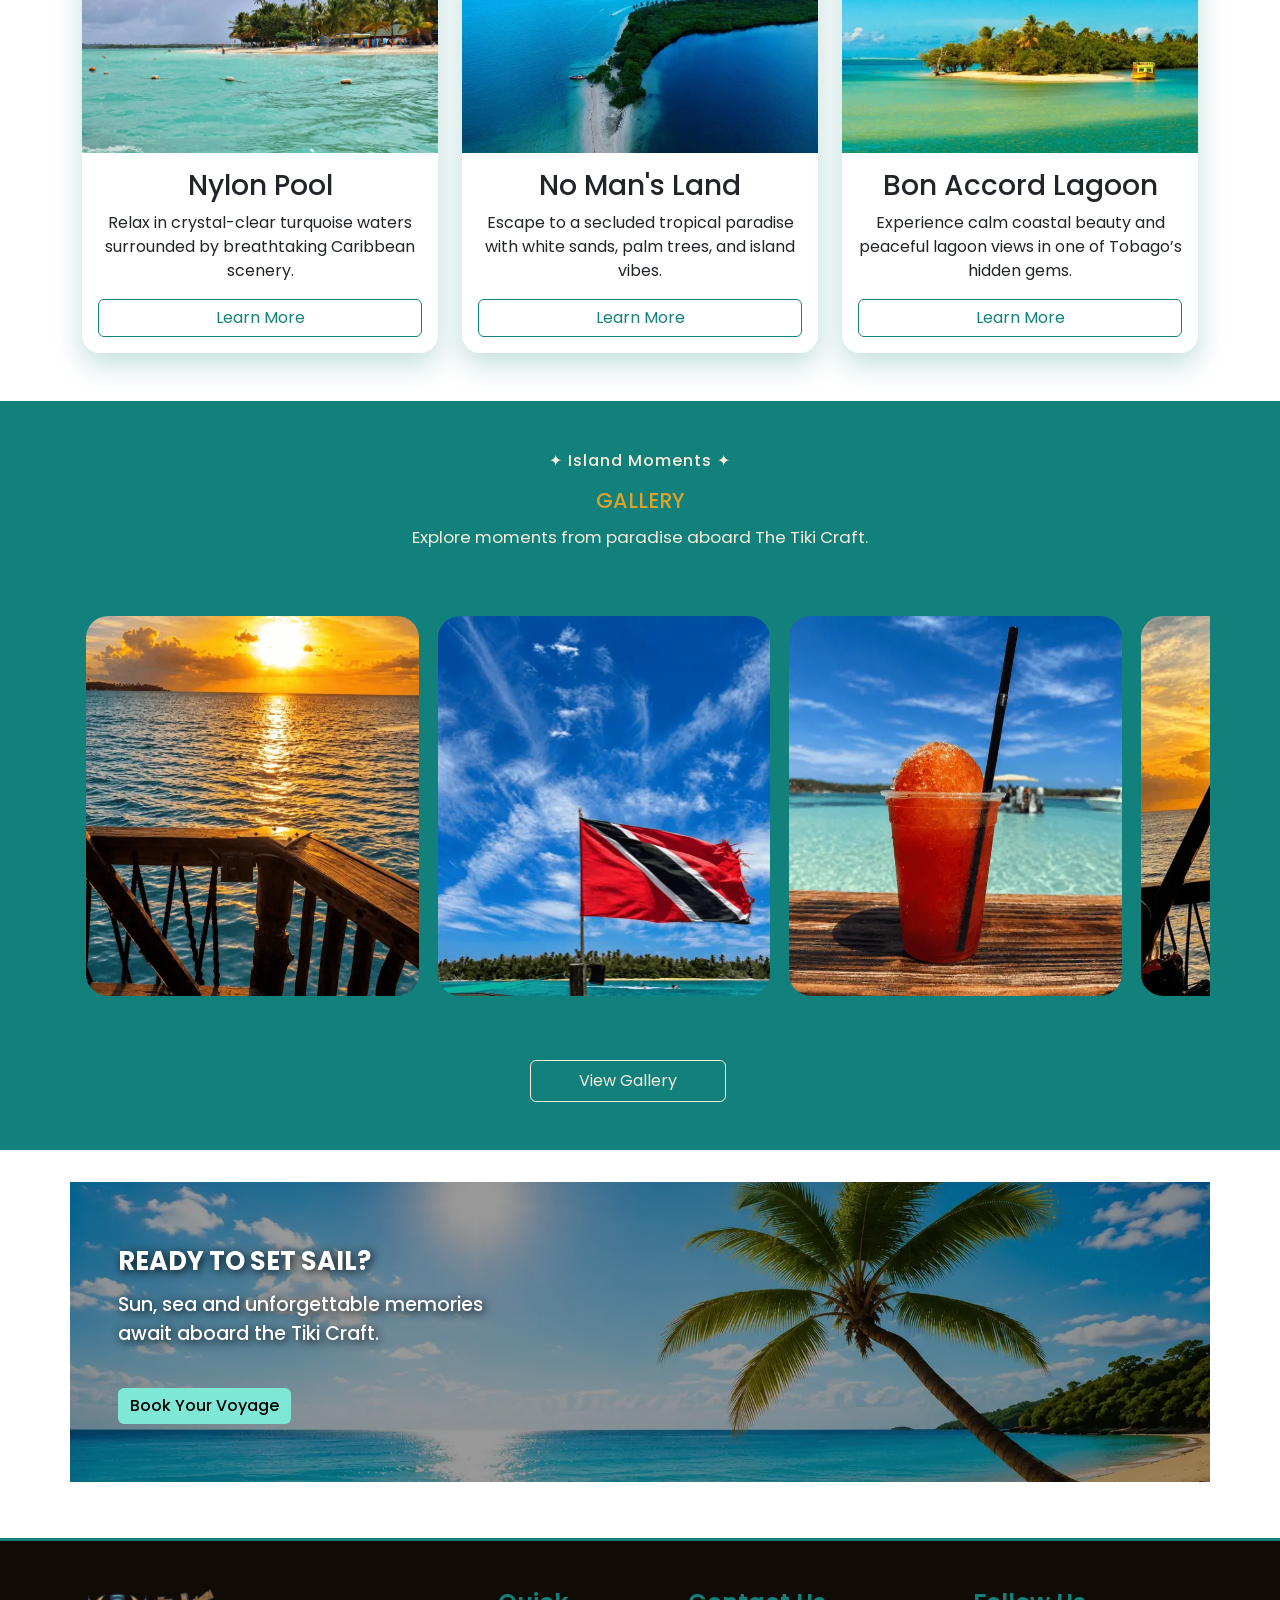
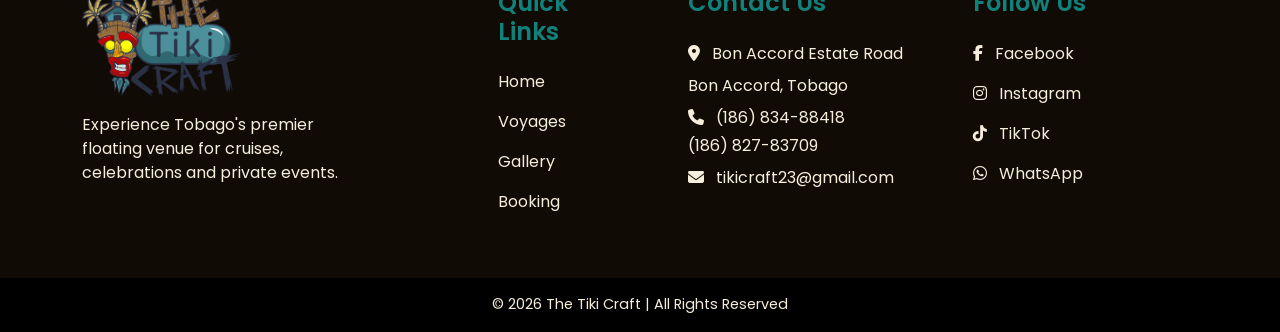
==== commit 17691736: "updated image names on index.html" ====
--- a/index.html
+++ b/index.html
@@ -144,7 +144,7 @@
             <div class="col-12 col-md-6 col-lg-3 mt-lg-5">
               <img
                 class="offer-icon"
-                src="assets/images/drink.png"          
+                src="assets/images/drink.webp"          
                 width="100"
                 height="100"
                 alt="Cocktail drink icon"
@@ -159,7 +159,7 @@
             <div class="col-12 col-md-6 col-lg-3">
               <img
                 class="offer-icon"
-                src="assets/images/foodtray.png"
+                src="assets/images/foodtray.webp"
                 
                 width="100"
                 height="100"
@@ -175,7 +175,7 @@
             <div class="col-12 col-md-6 col-lg-3">
               <img
                 class="offer-icon"
-                src="assets/images/music.png"
+                src="assets/images/music.webp"
                 
                 width="100"
                 height="100"
@@ -191,7 +191,7 @@
             <div class="col-12 col-md-6 col-lg-3">
               <img
                 class="offer-icon"
-                src="assets/images/palmtree.png"
+                src="assets/images/palmtree.webp"
                 
                 width="100"
                 height="100"
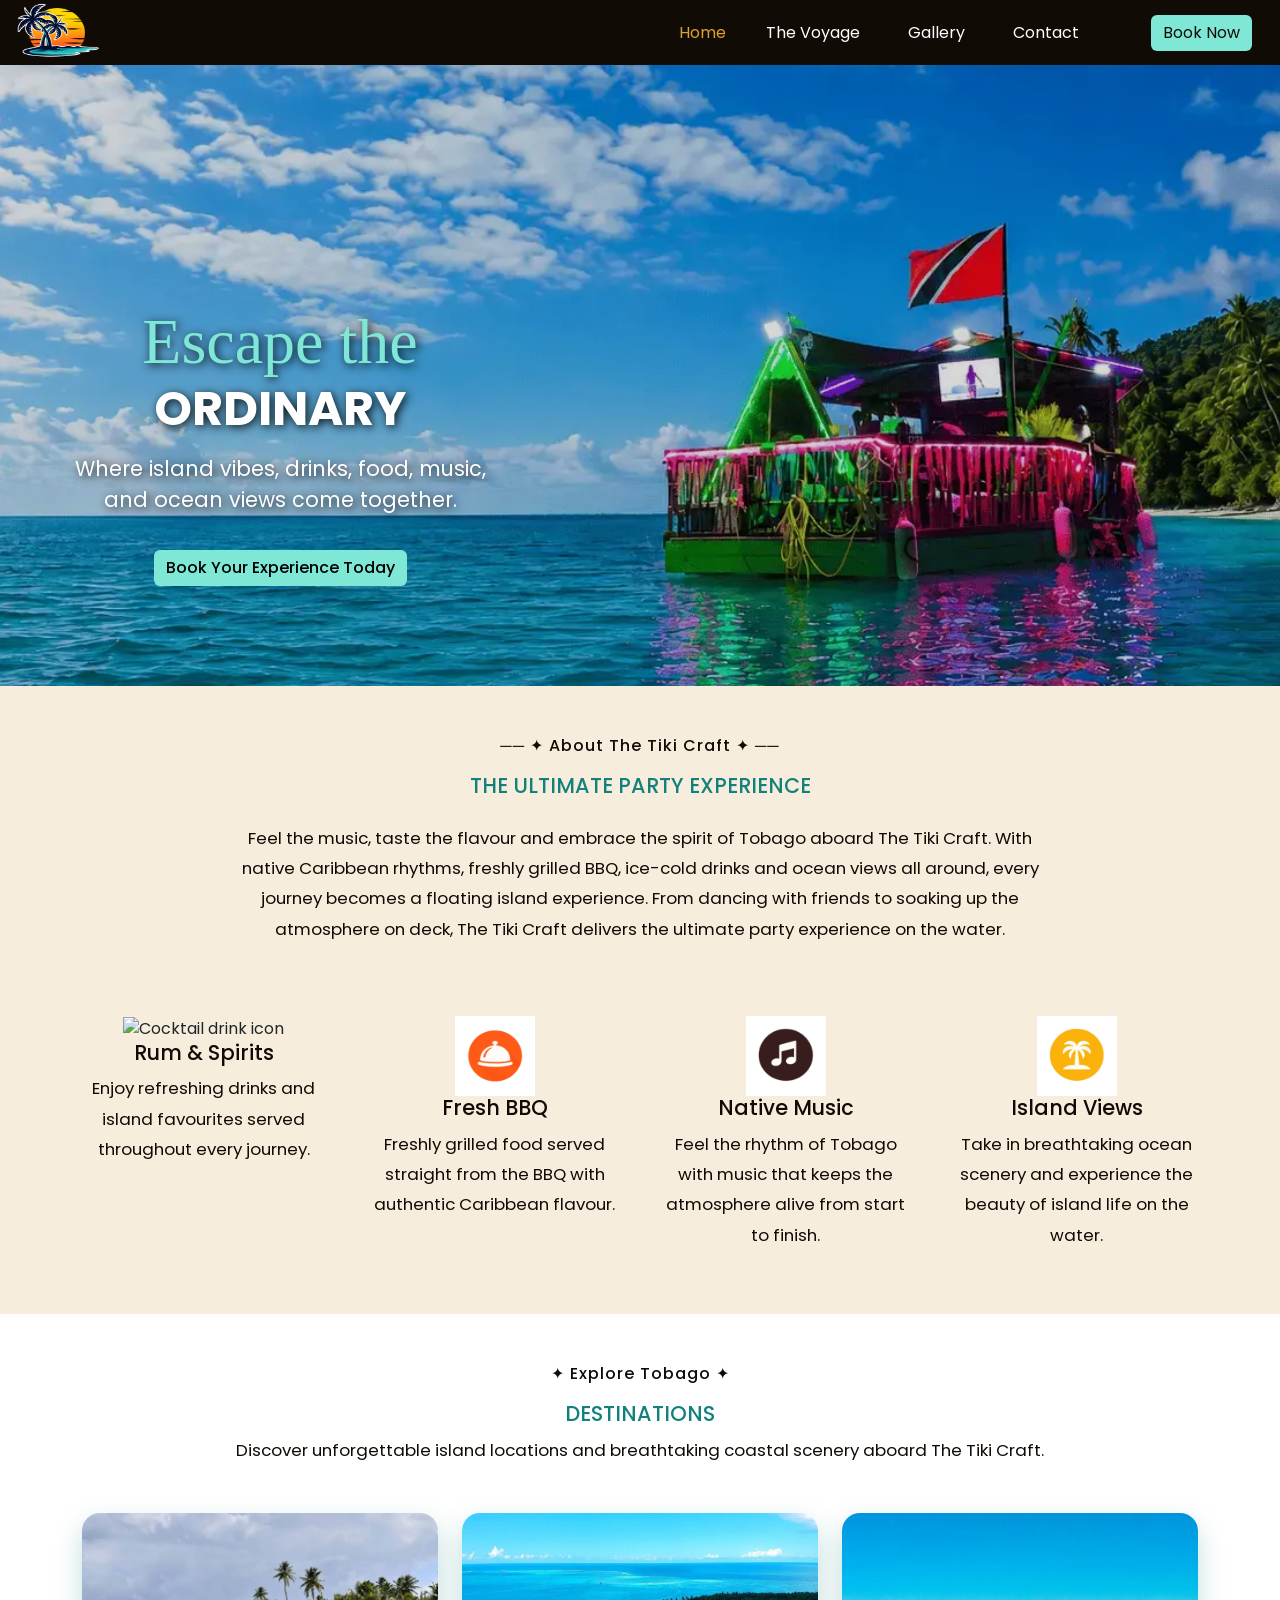
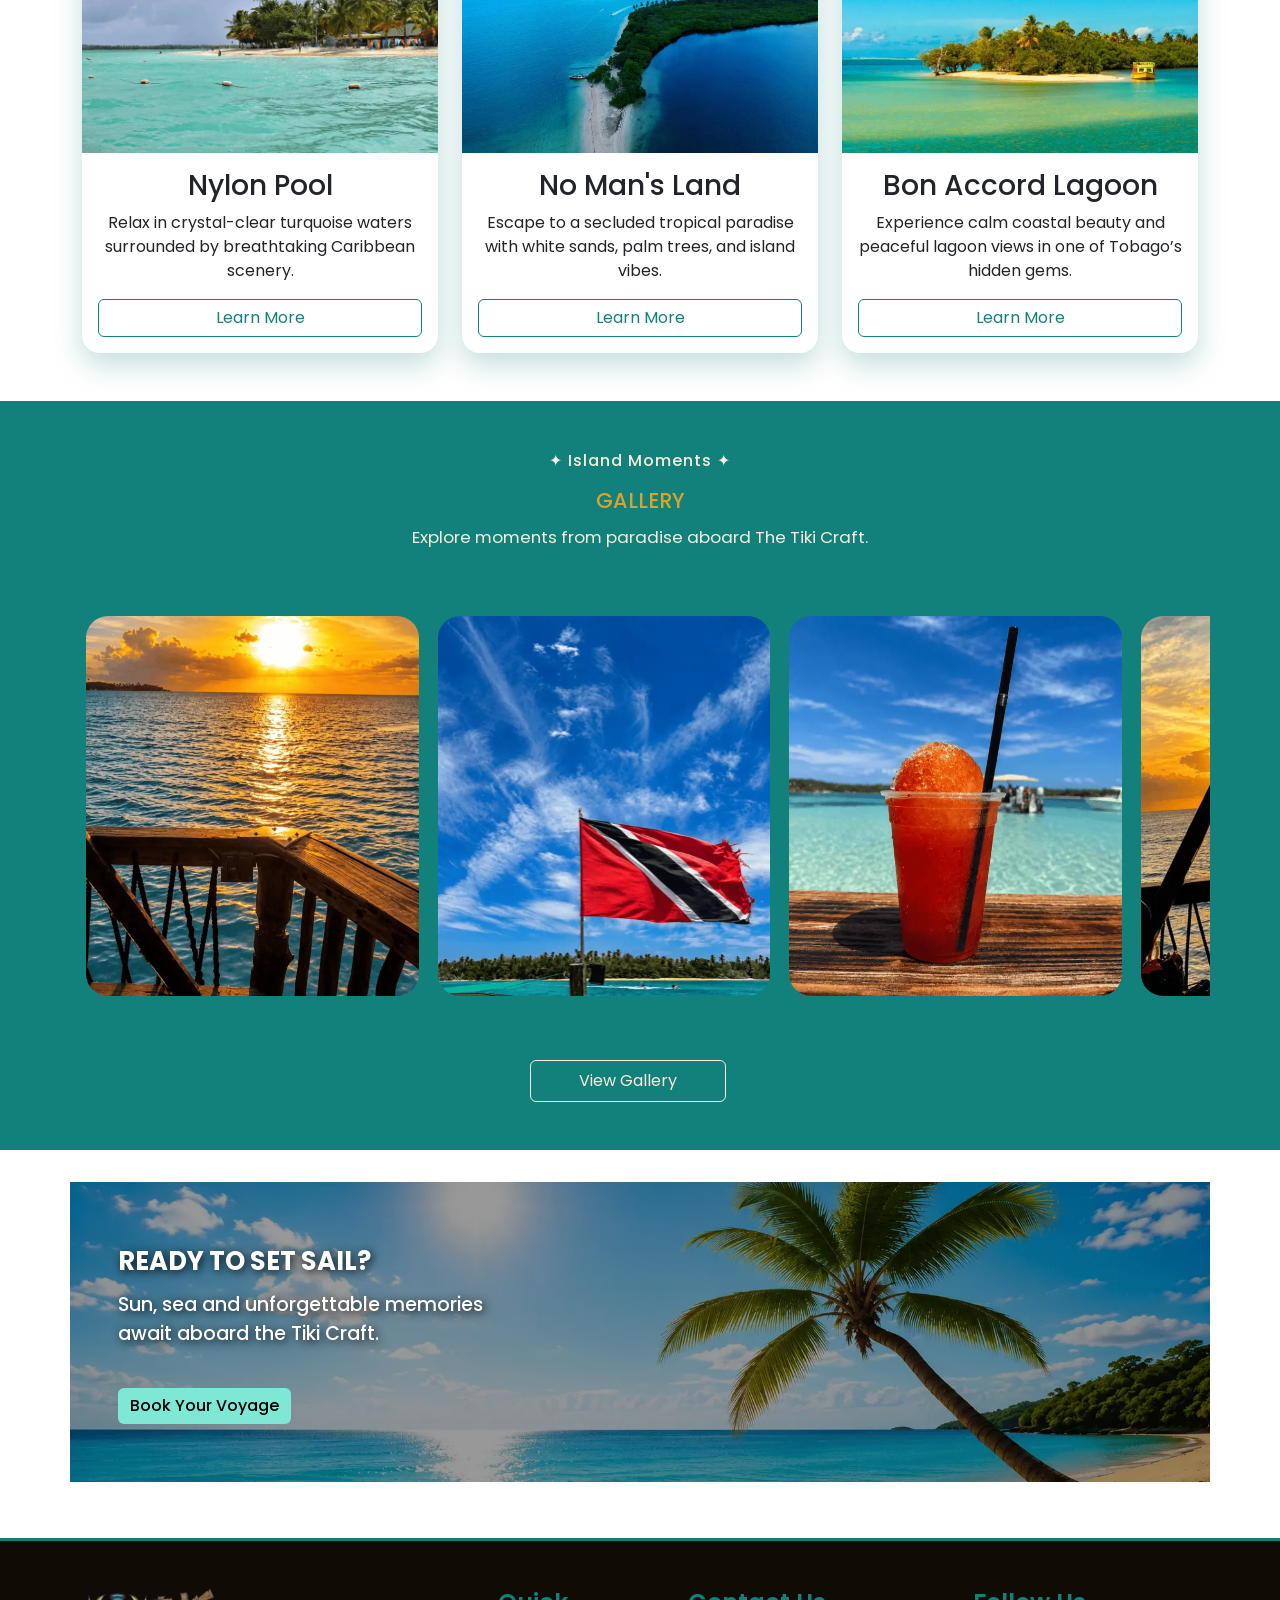
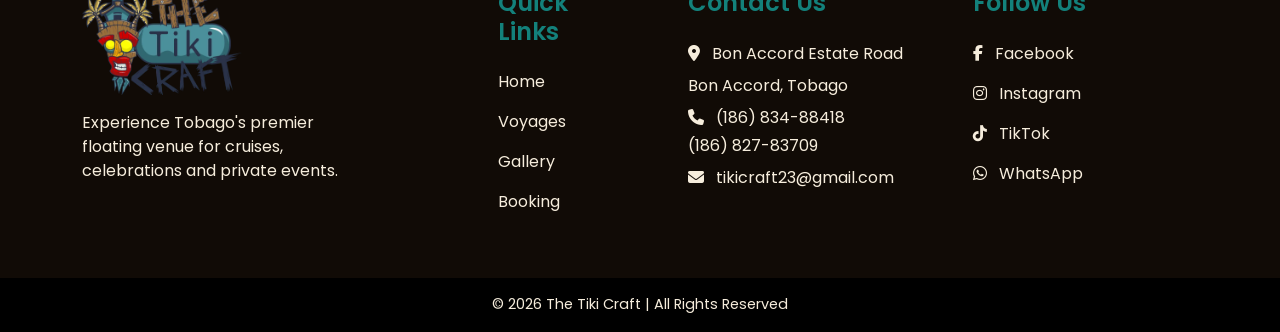
==== commit b93d41f9: "compressed images on the homepage further to improve performance score in lighthouse" ====
--- a/index.html
+++ b/index.html
@@ -1,12 +1,11 @@
 <!doctype html>
 <html lang="en">
   <head>
-    <meta charset="UTF-8" >
-    <meta name="viewport" content="width=device-width, initial-scale=1.0" >
+    <meta charset="UTF-8">
+    <meta name="viewport" content="width=device-width, initial-scale=1.0">
     <meta
       name="description"
-      content="Experience unforgettable island adventures aboard The Tiki Craft in Tobago."
-    >
+      content="Experience unforgettable island adventures aboard The Tiki Craft in Tobago.">
     <!--Title-->
     <title>The Tiki Craft</title>
 
@@ -453,21 +452,21 @@
 
               <ul class="list-unstyled">
                 <li class="mb-3">
-                  <a href="https://www.facebook.com/p/The-Tiki-Craft-61574174610793/" target="_blank" alt="Facebook icon">
+                  <a href="https://www.facebook.com/p/The-Tiki-Craft-61574174610793/" target="_blank">
                     <i class="fa-brands fa-facebook-f me-2"></i>
                     Facebook
                   </a>
                 </li>
 
                 <li class="mb-3">
-                  <a href="https://www.instagram.com/the_tiki_craft/?hl=en" target="_blank" alt="instagram icon">
+                  <a href="https://www.instagram.com/the_tiki_craft/?hl=en" target="_blank">
                     <i class="fa-brands fa-instagram me-2"></i>
                     Instagram
                   </a>
                 </li>
 
                 <li class="mb-3">
-                  <a href="https://www.tiktok.com/@the_craft23" target="_blank" alt="tik tok icon">
+                  <a href="https://www.tiktok.com/@the_craft23" target="_blank">
                     <i class="fa-brands fa-tiktok me-2"></i>
                     TikTok
                   </a>
@@ -475,7 +474,7 @@
 
                 <li>
                   <a>
-                    <i class="fa-brands fa-whatsapp me-2" alt="whatsapp icon"></i>
+                    <i class="fa-brands fa-whatsapp me-2"></i>
                     WhatsApp
                   </a>
                 </li>
--- a/assets/css/style.css
+++ b/assets/css/style.css
@@ -1,6 +1,3 @@
-/* Google fonts import*/
-@import url("https://fonts.googleapis.com/css2?family=Allura&family=Poppins:wght@300;400;500;600;700&display=swap");
-
 /* Global CSS Styles*/
 
 :root {
@@ -601,12 +598,6 @@
   font-size: 1.5rem;
 }
 
-#package-info .package-subtitle {
-  font-size: 0.9rem;
-  color: #6c757d;
-  letter-spacing: 0.5px;
-}
-
 /* Accordions */
 #package-info {
   background-color: var(--primary-bg-colour);
@@ -1077,7 +1068,5 @@
   font-weight: 600;
 }
 
-  .footer-about {
-    margin-top: -0.5rem;
-  }
-}
+}
+
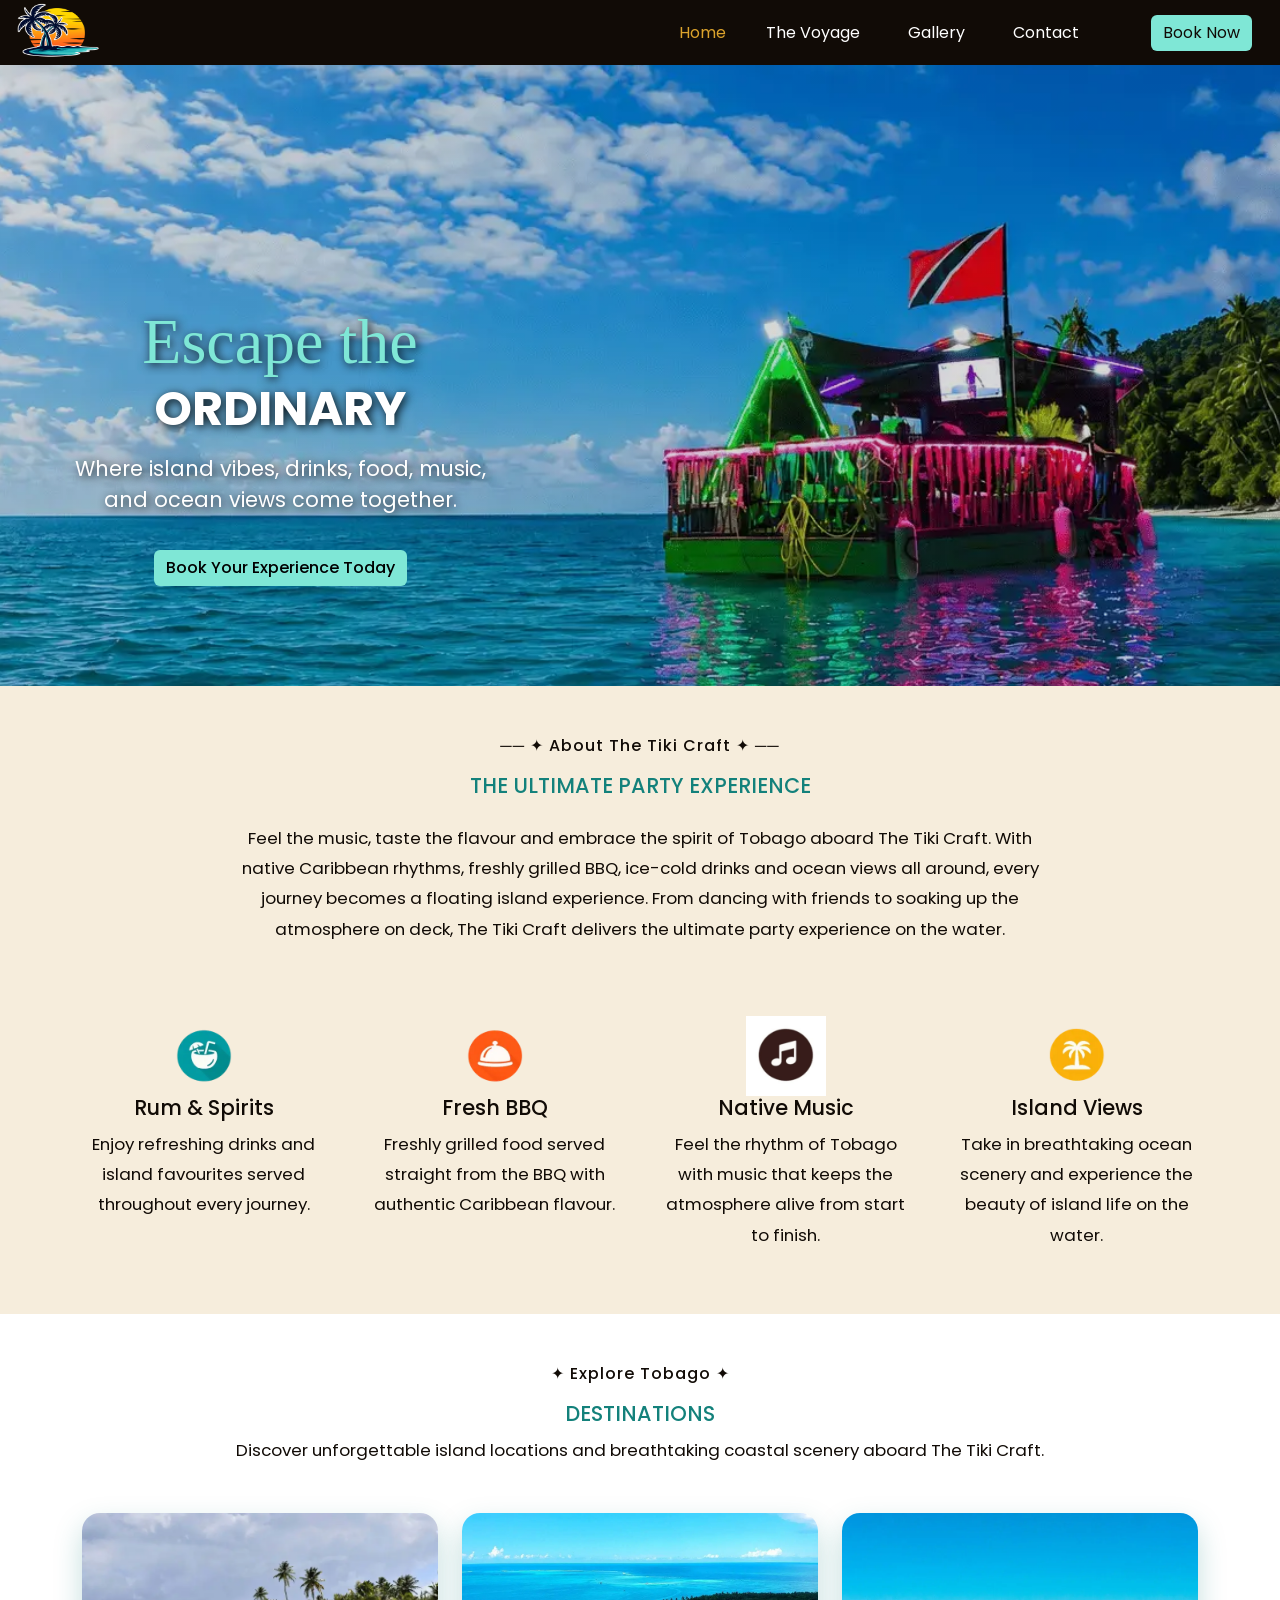
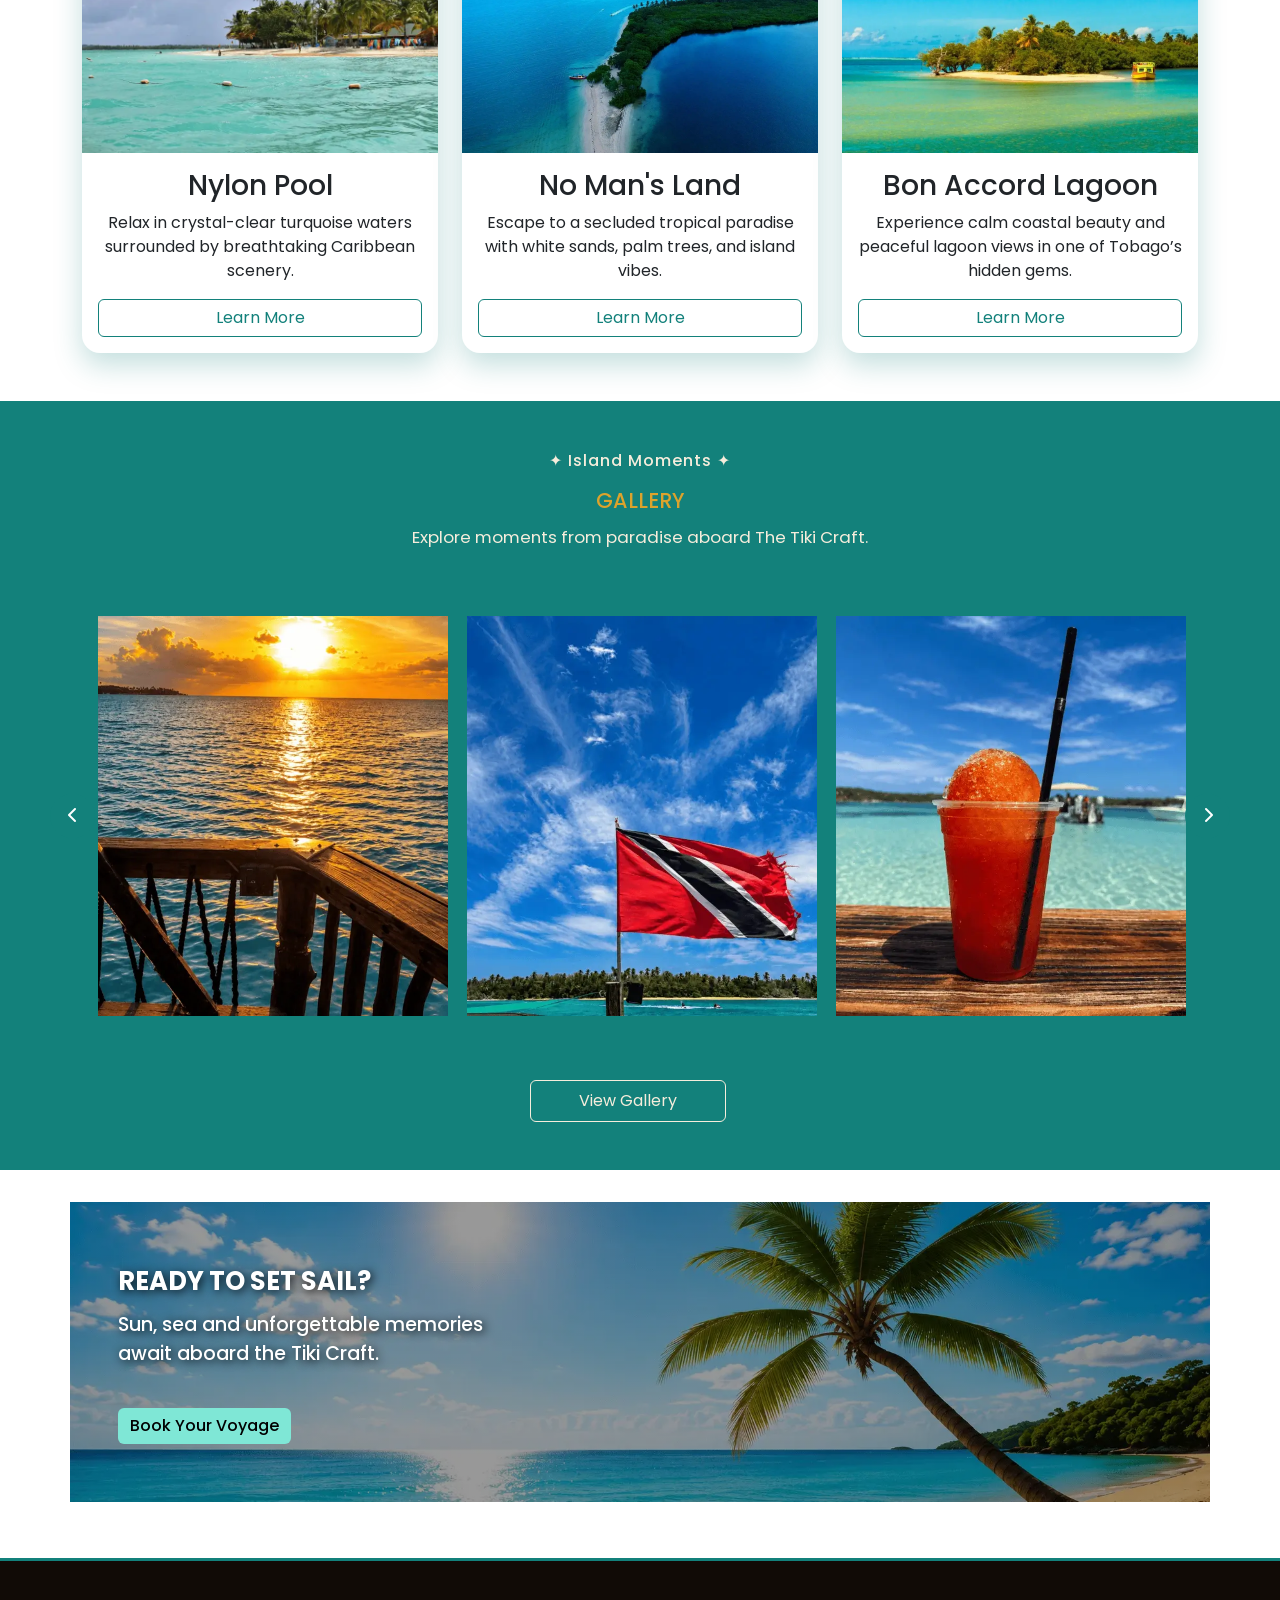
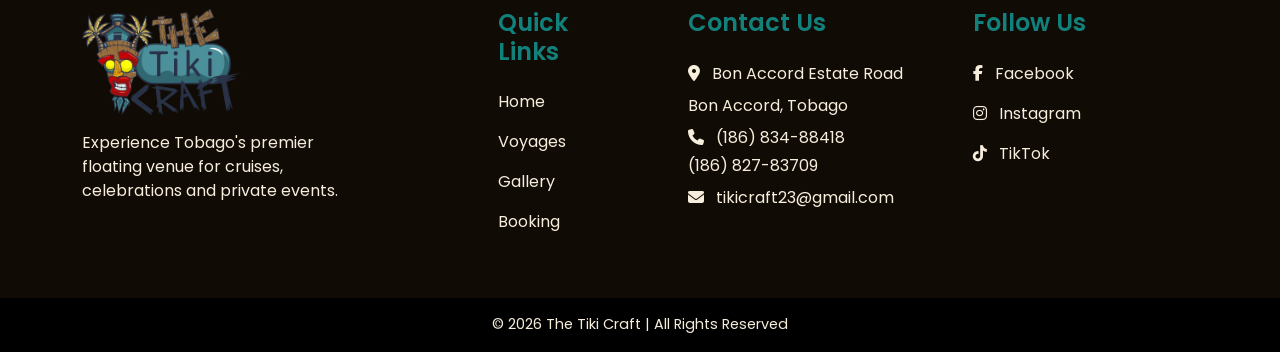
==== commit ea8c0525: "added javascript to make scroll buttons, added hover to images and removed whatsapp link from footer" ====
--- a/index.html
+++ b/index.html
@@ -302,7 +302,16 @@
                 Explore moments from paradise aboard The Tiki Craft.
               </p>
             </div>
-            <div class="scroll-container">
+            <div class="gallery-wrapper">
+
+            <button
+                class="gallery-arrow gallery-arrow-left"
+                id="scroll-left"
+                aria-label="Scroll gallery left">
+                <i class="fa-solid fa-chevron-left"></i>
+            </button>
+
+            <div class="scroll-container" id="gallery-scroll">
               <img
                 class="zoom-hover"
                 src="assets/images/tiki-sunset.webp"
@@ -360,6 +369,13 @@
                 width="600"
                 height="400"
               >
+            </div>
+            <button
+              class="gallery-arrow gallery-arrow-right"
+              id="scroll-right"
+              aria-label="Scroll gallery right">
+              <i class="fa-solid fa-chevron-right"></i>
+            </button>
             </div>
             <div class="row justify-content-center py-5">
               <a
@@ -471,13 +487,6 @@
                     TikTok
                   </a>
                 </li>
-
-                <li>
-                  <a>
-                    <i class="fa-brands fa-whatsapp me-2"></i>
-                    WhatsApp
-                  </a>
-                </li>
               </ul>
           </div>
         </div>
@@ -491,5 +500,23 @@
 
     <!-- Bootstrap JS -->
     <script src="https://cdn.jsdelivr.net/npm/bootstrap@5.3.3/dist/js/bootstrap.bundle.min.js"></script>
+
+    <script>
+  const gallery = document.getElementById("gallery-scroll");
+
+  document.getElementById("scroll-left").addEventListener("click", () => {
+    gallery.scrollBy({
+      left: -350,
+      behavior: "smooth",
+    });
+  });
+
+  document.getElementById("scroll-right").addEventListener("click", () => {
+    gallery.scrollBy({
+      left: 350,
+      behavior: "smooth",
+    });
+  });
+</script>
   </body>
 </html>
--- a/assets/css/style.css
+++ b/assets/css/style.css
@@ -251,22 +251,40 @@
   scroll-behavior: smooth;
 }
 
-.scroll-container img {
-  height: 380px;
-  width: auto;
-  border-radius: 22px;
-  object-fit: cover;
-  flex-shrink: 0;
-  transition: transform 0.3s ease;
-}
-
-.scroll-container img:hover {
-  transform: translateY(-6px);
-}
-
 .btn-outline-success {
   color: var(--primary-bg-colour);
   border-color: var(--primary-bg-colour);
+}
+
+.gallery-wrapper {
+    position: relative;
+}
+
+.gallery-arrow {
+    position: absolute;
+    top: 50%;
+    transform: translateY(-50%);
+    width: 45px;
+    height: 45px;
+    border: none;
+    border-radius: 50%;
+    background-color: var(--secondary-bg-colour);
+    color: white;
+    cursor: pointer;
+    z-index: 10;§
+    transition: 0.3s;
+}
+
+.gallery-arrow:hover {
+    background-color: var(--btn-hover-colour);
+}
+
+.gallery-arrow-left {
+    left: -20px;
+}
+
+.gallery-arrow-right {
+    right: -20px;
 }
 
 /* Final call to action section */
@@ -561,6 +579,13 @@
   width: 100%;
   height: 450px;
   object-fit: cover;
+  transition: transform 0.3s ease, box-shadow 0.3s ease;
+  cursor: pointer;
+}
+
+.gallery-img:hover {
+    transform: scale(1.05);
+    box-shadow: 0 10px 25px rgba(0, 0, 0, 0.25);
 }
 
 /* Booking page */
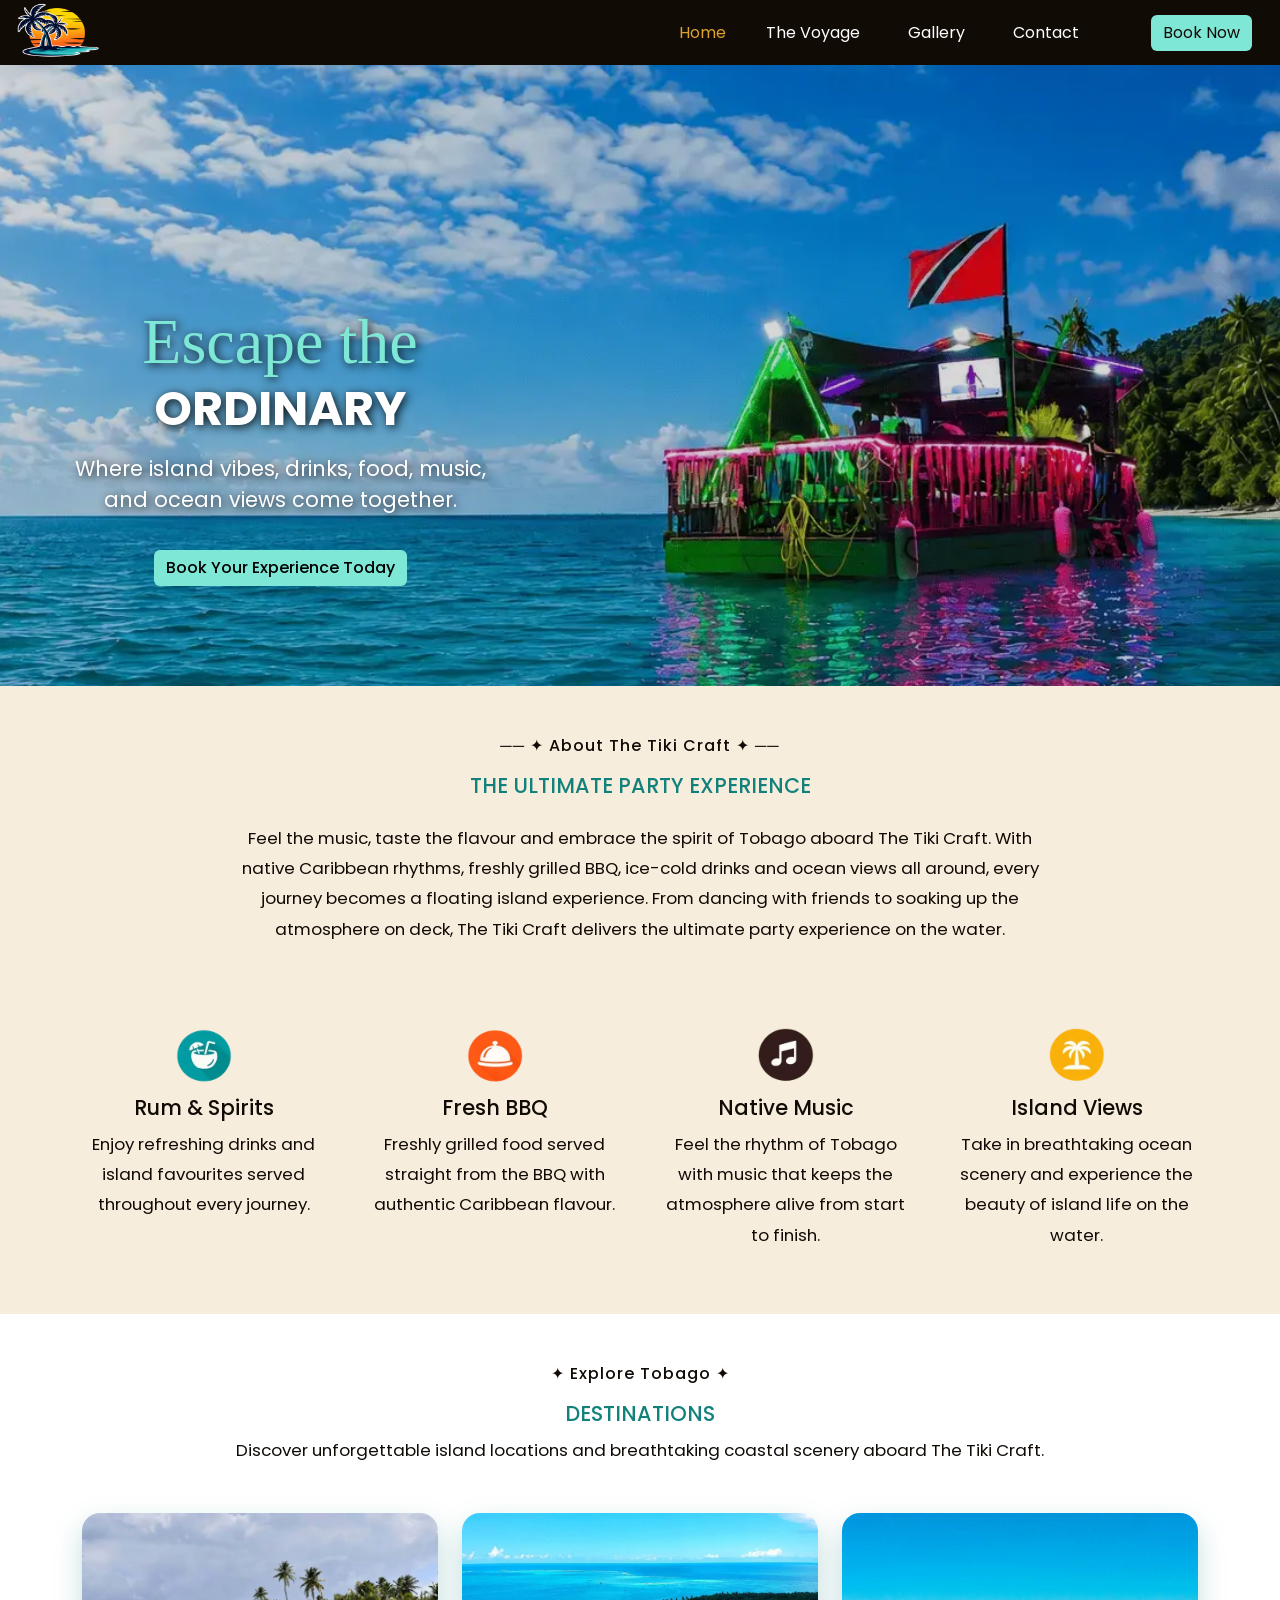
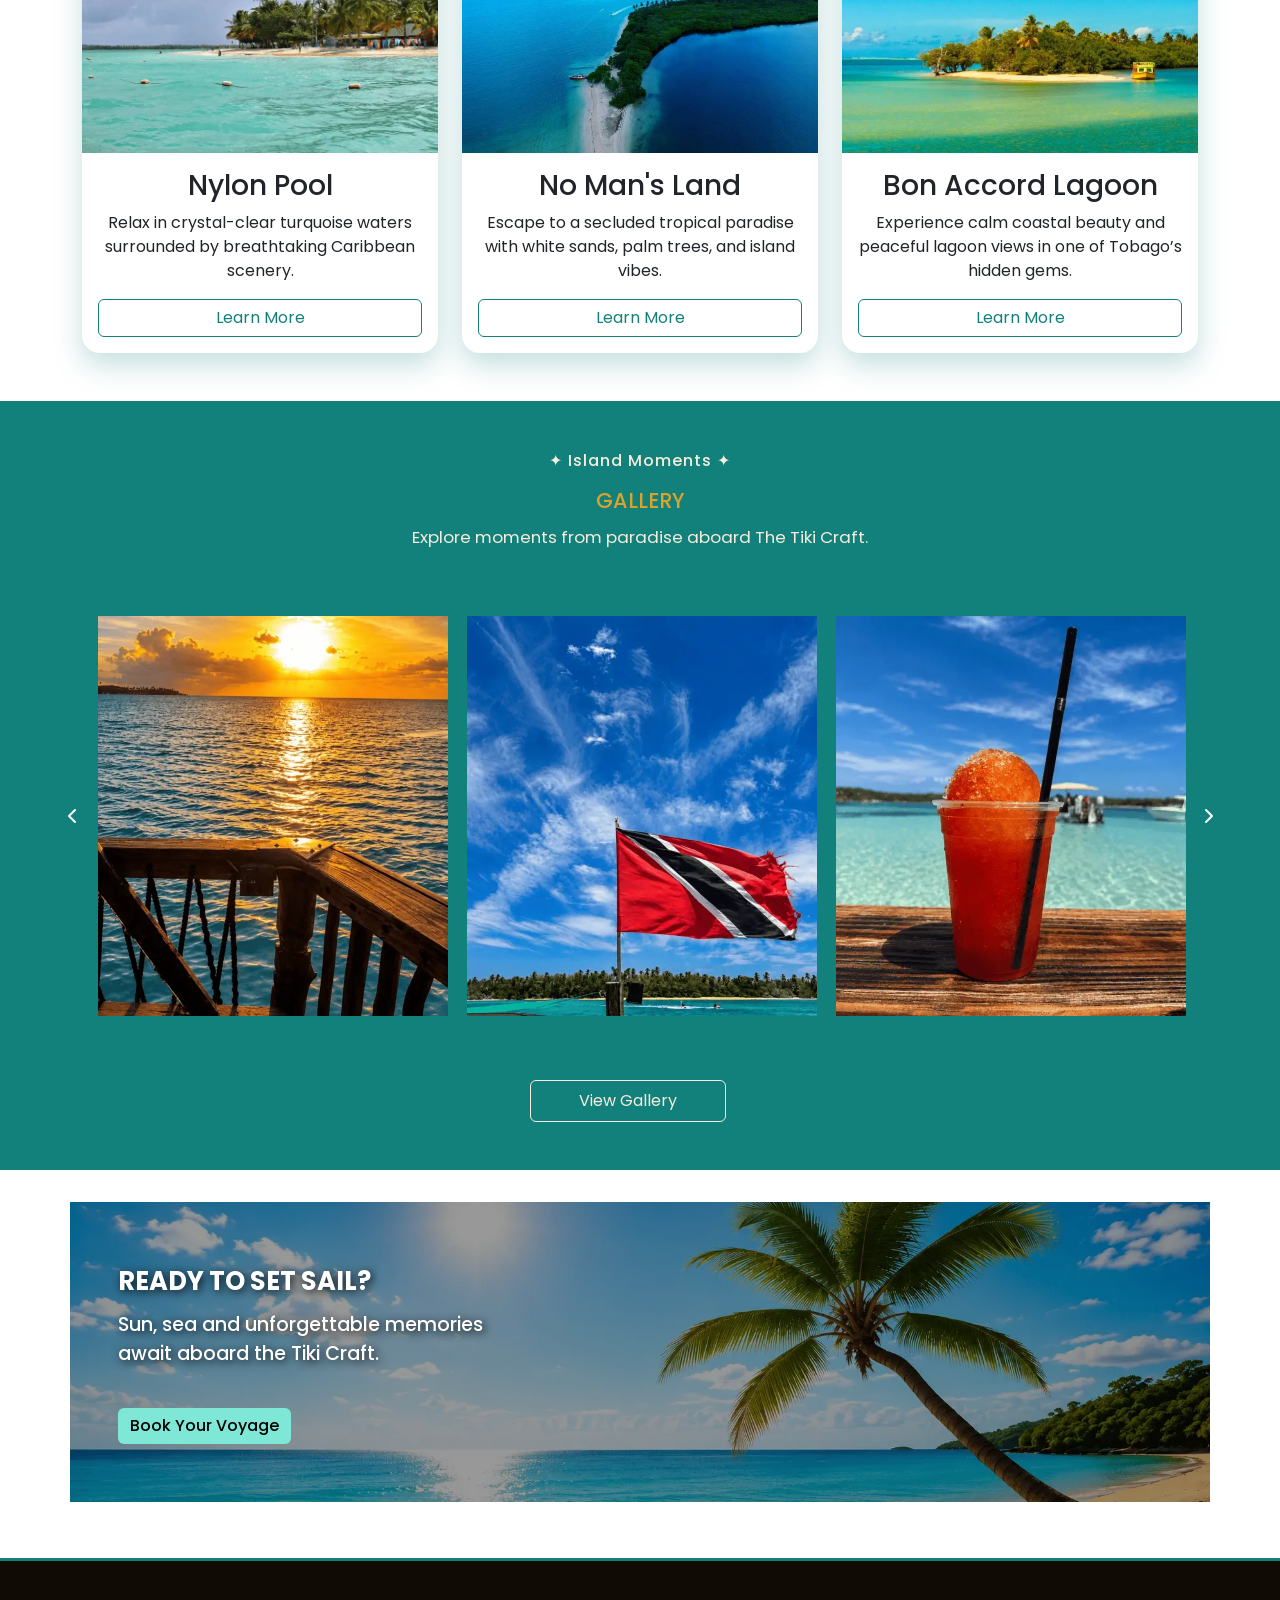
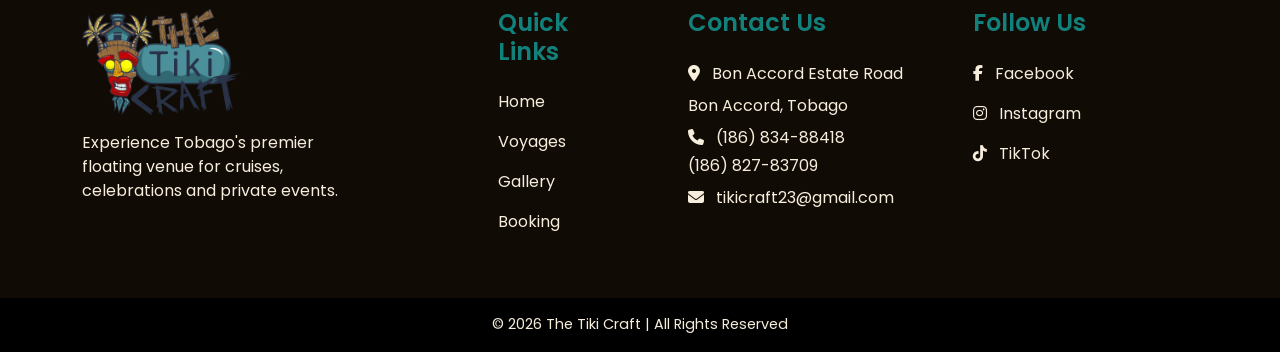
==== commit bcdf2a95: "removed .DS_Store files" ====
--- a/index.html
+++ b/index.html
@@ -63,7 +63,7 @@
               src="assets/images/beach-logo.png"
               width="90"
               height="90"
-              alt="Palm Tree"
+              alt="Palm tree on a beach Tiki Craft logo"
             >
           </a>
           <button
@@ -146,7 +146,7 @@
                 src="assets/images/drink.webp"          
                 width="100"
                 height="100"
-                alt="Cocktail drink icon"
+                alt="Cocktail drink icon representing drinks on the tiki craft"
               >
               <h3>Rum & Spirits</h3>
               <p>
@@ -162,7 +162,7 @@
                 
                 width="100"
                 height="100"
-                alt="Food tray icon"
+                alt="Food tray icon representing food on the tiki craft"
               >
               <h3>Fresh BBQ</h3>
               <p>
@@ -178,7 +178,7 @@
                 
                 width="100"
                 height="100"
-                alt="Music icon"
+                alt="Music icon representing the music played on the tiki craft"
               >
               <h3>Native Music</h3>
               <p>
@@ -194,7 +194,7 @@
                 
                 width="100"
                 height="100"
-                alt="Palm tree icon"
+                alt="Palm tree icon representing the views seen from the tiki craft"
               >
               <h3>Island Views</h3>
               <p>
@@ -339,7 +339,7 @@
                 class="zoom-hover"
                 
                 src="assets/images/sunset-pose.webp"
-                alt="A woman posing on the side of the Tiki craft"
+                alt="A woman posing on the side of the Tiki Craft"
                 width="600"
                 height="400"
               >
@@ -408,7 +408,7 @@
           <div class="col-12 col-lg-4 text-center text-lg-start">
             <img
               src="assets/images/tiki-logo.webp"
-              alt="The Tiki Craft Logo"
+              alt="The official Tiki Craft Logo"
               class="footer-logo img-fluid mb-3"
                 width="600"
                 height="400"
@@ -502,21 +502,21 @@
     <script src="https://cdn.jsdelivr.net/npm/bootstrap@5.3.3/dist/js/bootstrap.bundle.min.js"></script>
 
     <script>
-  const gallery = document.getElementById("gallery-scroll");
-
-  document.getElementById("scroll-left").addEventListener("click", () => {
-    gallery.scrollBy({
-      left: -350,
-      behavior: "smooth",
-    });
-  });
-
-  document.getElementById("scroll-right").addEventListener("click", () => {
-    gallery.scrollBy({
-      left: 350,
-      behavior: "smooth",
-    });
-  });
-</script>
+      const gallery = document.getElementById("gallery-scroll");
+
+      document.getElementById("scroll-left").addEventListener("click", () => {
+       gallery.scrollBy({
+        left: -gallery.clientWidth,
+        behavior: "smooth",
+        });
+      });
+
+      document.getElementById("scroll-right").addEventListener("click", () => {
+        gallery.scrollBy({
+          left: gallery.clientWidth,
+          behavior: "smooth",
+        });
+      });
+    </script>
   </body>
 </html>
--- a/assets/css/style.css
+++ b/assets/css/style.css
@@ -1,5 +1,3 @@
-/* Global CSS Styles*/
-
 :root {
   /* Fonts */
   --primary-font: "Poppins", sans-serif;
@@ -76,7 +74,6 @@
   font-size: 2rem;
   font-weight: 600;
 }
-
 
 footer a {
   color: var(--primary-bg-colour);
@@ -256,11 +253,742 @@
   border-color: var(--primary-bg-colour);
 }
 
-.gallery-wrapper {
+.gallery-arrow {
+  display: none;
+}
+
+/* Final call to action section */
+#homepage-final-cta {
+  padding: 1rem 1rem;
+}
+
+#homepage-final-cta .cta-banner {
+  background-image:
+    linear-gradient(rgba(0, 0, 0, 0.4), rgba(0, 0, 0, 0.4)),
+    url(../images/final-cta-2.webp);
+  background-size: cover;
+  background-position: center;
+  min-height: 300px;
+  background-position: 60% 40%;
+}
+
+#homepage-final-cta .cta-title {
+  font-size: 1.6rem;
+  font-weight: 700;
+  color: white;
+  text-transform: uppercase;
+  margin-bottom: 15px;
+  text-shadow: 2px 2px 10px rgba(0, 0, 0, 0.9);
+}
+
+#homepage-final-cta .cta-text {
+  font-size: 1.2rem;
+  color: white;
+  font-weight: 500;
+  line-height: 1.5;
+  display: flex;
+  margin-bottom: 15px;
+  text-shadow: 2px 2px 10px rgba(0, 0, 0, 0.9);
+}
+
+#homepage-final-cta .book-btn {
+  background-color: #7fe7d6;
+  font-weight: 450;
+  margin-top: 15px;
+  border: none;
+}
+
+#homepage-final-cta .book-btn:hover {
+  background-color: #dca32c;
+}
+/* Voyage Page CSS*/
+/* Hero Image*/
+#voyage-hero {
+  min-height: 55vh;
+  background:
+    linear-gradient(rgba(0, 0, 0, 0.3), rgba(0, 0, 0, 0.3)),
+    url("../images/voyage-hero.webp");
+  background-repeat: no-repeat;
+  background-position: 30% 70%;
+  background-size: cover;
+}
+
+#voyage-hero .hero-content {
+  padding-top: 60px;
+  text-align: center;
+  padding-left: 1rem;
+  padding-right: 1rem;
+}
+
+#voyage-hero .hero-title {
+  font-size: 2.8rem;
+  font-weight: 600;
+  color: #ebca82;
+  text-transform: uppercase;
+  margin-bottom: 15px;
+  text-shadow: 2px 2px 10px rgba(0, 0, 0, 0.9);
+}
+
+#voyage-hero .hero-text {
+  color: white;
+  font-size: 1.3rem;
+}
+
+#voyage-hero .book-btn {
+  background-color: #7fe7d6;
+  border: none;
+}
+
+/* What to expect section */
+
+/* Journey timeline*/
+
+.timeline-step i {
+  color: var(--secondary-bg-colour);
+  font-size: 1.3rem;
+}
+
+.journey-timeline .timeline-step {
+  margin-bottom: 2rem;
+}
+
+/* Voyage Destinations section */
+#destination-overview {
+  background-color: var(--primary-bg-colour);
+}
+
+.destination-image {
+  width: 90vh;
+  height: 90vh;
+  max-width: 250px;
+  max-height: 250px;
+  border-radius: 50%;
+  border: 4px solid white;
+  box-shadow: 0 10px 30px rgba(19, 129, 123, 0.3);
+}
+
+/* Perfect for section */
+
+#perfect-for {
+  background-color: var(--secondary-bg-colour);
+}
+
+/* perfect for cards */
+#perfect-for .card {
+  box-shadow: 0 8px 20px rgba(0, 0, 0, 0.3);
+}
+
+.occasion-icon {
+  width: 70px;
+  height: 70px;
+  border-radius: 50%;
+  font-size: 1rem;
+  color: white;
+  background-color: var(--secondary-bg-colour);
+  box-shadow: 0 10px 30px rgba(19, 129, 123, 0.2);
+  display: flex;
+  justify-content: center;
+  align-items: center;
+  margin: 0 auto 1.5rem;
+}
+
+#perfect-for .card-title {
+  color: var(--nav-footer-colour);
+  font-size: 1.5rem;
+}
+
+#perfect-for .card-text {
+  color: var(--nav-footer-colour);
+}
+
+.perfect-for-card .card {
+  box-shadow: 0 8px 20px rgba(0, 0, 0, 0.15);
+}
+
+/* Final call to action section */
+#voyage-final-cta {
+  padding: 1rem 1rem;
+}
+
+#voyage-final-cta .cta-banner {
+  background-image:
+    linear-gradient(rgba(0, 0, 0, 0.4), rgba(0, 0, 0, 0.4)),
+    url(../images/final-cta.webp);
+  background-size: cover;
+  background-position: center;
+  min-height: 300px;
+  background-position: 60% 40%;
+}
+
+#voyage-final-cta .cta-title {
+  font-size: 1.6rem;
+  font-weight: 700;
+  color: white;
+  text-transform: uppercase;
+  margin-bottom: 15px;
+  text-shadow: 2px 2px 10px rgba(0, 0, 0, 0.9);
+}
+
+#voyage-final-cta .cta-text {
+  font-size: 1.1rem;
+  color: white;
+  font-weight: 500;
+  line-height: 1.5;
+  display: flex;
+  margin-bottom: 15px;
+  text-shadow: 2px 2px 10px rgba(0, 0, 0, 0.9);
+}
+
+#voyage-final-cta .book-btn {
+  background-color: #7fe7d6;
+  font-weight: 450;
+  margin-top: 15px;
+  border: none;
+}
+
+#voyage-final-cta .book-btn:hover {
+  background-color: #dca32c;
+}
+
+/* Gallery Page */
+
+#gallery-final-cta {
+  padding: 1rem 1rem;
+}
+
+#gallery-final-cta .cta-banner {
+  background-image:
+    linear-gradient(rgba(0, 0, 0, 0.4), rgba(0, 0, 0, 0.4)),
+    url(../images/final-cta-2.webp);
+  background-size: cover;
+  background-position: center;
+  min-height: 300px;
+  background-position: 60% 40%;
+}
+
+#gallery-final-cta .cta-title {
+  font-size: 1.6rem;
+  font-weight: 700;
+  color: white;
+  text-transform: uppercase;
+  margin-bottom: 15px;
+  text-shadow: 2px 2px 10px rgba(0, 0, 0, 0.9);
+}
+
+#gallery-final-cta .cta-text {
+  font-size: 1.2rem;
+  color: white;
+  font-weight: 500;
+  line-height: 1.5;
+  display: flex;
+  margin-bottom: 15px;
+  text-shadow: 2px 2px 10px rgba(0, 0, 0, 0.9);
+}
+
+#gallery-final-cta .book-btn {
+  background-color: #7fe7d6;
+  font-weight: 450;
+  margin-top: 15px;
+  border: none;
+}
+
+#gallery-final-cta .book-btn:hover {
+  background-color: #dca32c;
+}
+
+/* Gallery hero section */
+#gallery-hero {
+  position: relative;
+  height: 320px;
+
+  background:
+    linear-gradient(#0000004d, rgba(0, 0, 0, 0.3)),
+    url("../images/palm-water.webp");
+
+  background-repeat: no-repeat;
+  background-position: 60% 50%;
+  background-size: cover;
+}
+
+#gallery-hero .hero-content {
+  position: absolute;
+  top: 2rem;
+  right: 1rem;
+}
+
+#gallery-hero .hero-title {
+  font-size: 2rem;
+  font-weight: 700;
+  color: white;
+  text-transform: uppercase;
+  text-shadow: 2px 2px 10px rgba(0, 0, 0, 0.9);
+  padding-right: 1rem;
+}
+
+#gallery-hero .hero-text {
+  font-size: 1rem;
+  color: white;
+  line-height: 1.3;
+  margin-bottom: 15px;
+  text-shadow: 2px 2px 10px rgba(0, 0, 0, 0.9);
+  padding-right: 1rem;
+  justify-content: center;
+}
+
+/* gallery content section*/
+#about-gallery {
+  background-color: var(--secondary-bg-colour);
+}
+
+/* Gallery grid section */
+#gallery-grid {
+  background-color: var(--primary-bg-colour);
+}
+
+.gallery-img {
+  width: 100%;
+  height: 450px;
+  object-fit: cover;
+  transition:
+    transform 0.3s ease,
+    box-shadow 0.3s ease;
+  cursor: pointer;
+}
+
+.gallery-img:hover {
+  transform: scale(1.05);
+  box-shadow: 0 10px 25px rgba(0, 0, 0, 0.25);
+}
+
+/* Booking page */
+
+#booking-intro {
+  background-color: var(--primary-bg-colour);
+}
+#booking-intro .booking-anchor {
+  font-size: 1.8rem;
+  color: var(--secondary-bg-colour);
+}
+
+#booking-intro .section-title {
+  font-size: 1.8rem;
+  font-weight: 600;
+  max-width: 600px;
+  margin: 0 auto;
+  text-shadow: 0 2px 4px rgba(0, 0, 0, 0.15);
+  letter-spacing: 1px;
+}
+
+#booking-intro p {
+  color: var(--nav-footer-colour);
+}
+/* Horizontal line */
+
+.section-divider {
+  border: none;
+  height: 2px;
+  background-color: var(--secondary-bg-colour); /* teal line */
+  opacity: 1;
+}
+
+#package-info .section-title {
+  font-size: 1.5rem;
+}
+
+/* Accordions */
+#package-info {
+  background-color: var(--primary-bg-colour);
+}
+#package-info li,
+h2 {
+  color: var(--nav-footer-colour);
+}
+
+.accordion-button,
+.accordion-button:not(.collapsed) {
+  background-color: rgba(19, 123, 129, 0.75);
+  box-shadow: 0 2px 6px rgba(0, 0, 0, 0.3);
+  color: var(--primary-bg-colour);
+  padding: 0.5rem;
+  font-weight: 600;
+  font-size: 1.25rem;
+}
+
+.package-name {
+  font-weight: 500;
+  font-size: 1.1rem;
+}
+
+.package-price {
+  color: var(--btn-colour);
+  font-weight: 500;
+}
+
+.side-note {
+  font-size: 0.9rem;
+}
+
+/* Booking section that holds the modal button */
+#booking-section {
+  background-color: var(--primary-bg-colour);
+}
+
+#booking-section .booking-anchor {
+  font-size: 1.4rem;
+  color: var(--secondary-bg-colour);
+}
+
+#booking-section .section-title {
+  font-size: 1.4rem;
+  font-weight: 500;
+}
+
+/* style for modal booking button */
+
+#booking-section .book-btn {
+  background-color: #dca32c;
+  color: var(--nav-footer-colour);
+}
+
+/* styles for modal */
+
+.modal-content {
+  background-color: var(--primary-bg-colour);
+  border: none;
+  border-radius: 12px;
+}
+
+.modal-header {
+  border-bottom: 1px solid rgba(20, 136, 136, 0.3);
+}
+
+.modal-title {
+  color: var(--secondary-bg-colour);
+}
+
+.modal-body label {
+  color: var(--secondary-bg-colour);
+  font-weight: 500;
+}
+
+.modal .btn-warning {
+  background-color: var(--btn-hover-colour);
+  border: none;
+}
+
+#modal-section .section-divider {
+  height: 0.5px;
+}
+/* styles for success page */
+
+#success-section {
+  min-height: 100vh;
+  background-color: var(--primary-bg-colour);
+}
+
+#success-section .success-check {
+  font-size: 1.8rem;
+  color: var(--secondary-bg-colour);
+}
+
+#success-section .section-title {
+  font-size: 1.8rem;
+  font-weight: 600;
+  max-width: 600px;
+  margin: 0 auto;
+  text-shadow: 0 2px 4px rgba(0, 0, 0, 0.15);
+  letter-spacing: 1px;
+}
+
+#success-section .btn-warning {
+  background-color: #7fe7d6;
+  color: var(--nav-footer-colour);
+  border: none;
+}
+
+#success-section .btn-warning:hover {
+  background-color: var(--btn-hover-colour);
+}
+
+#success-section .btn-info {
+  background-color: #7fe7d6;
+  color: var(--nav-footer-colour);
+  border: none;
+}
+
+#success-section .btn-info:hover {
+  background-color: var(--btn-hover-colour);
+}
+
+/* 404 page */
+
+#error-section {
+  min-height: 100vh;
+  padding-top: 15vh;
+  background-color: var(--primary-bg-colour);
+}
+
+#error-section .error-anchor {
+  font-size: 2rem;
+  color: var(--secondary-bg-colour);
+}
+
+#error-section .section-title {
+  font-size: 5rem;
+  font-weight: 600;
+  max-width: 600px;
+  margin: 0 auto;
+  text-shadow: 0 2px 4px rgba(0, 0, 0, 0.15);
+  letter-spacing: 1px;
+}
+
+#error-section p {
+  color: var(--nav-footer-colour);
+}
+
+#error-section .error-message {
+  color: var(--secondary-bg-colour);
+  font-size: 1.8rem;
+}
+
+#error-section .btn-warning {
+  background-color: #7fe7d6;
+  color: var(--nav-footer-colour);
+  border: none;
+}
+
+#error-section .btn-warning:hover {
+  background-color: var(--btn-hover-colour);
+}
+
+#error-section .btn-info {
+  background-color: #7fe7d6;
+  color: var(--nav-footer-colour);
+  border: none;
+}
+
+#error-section .btn-info:hover {
+  background-color: var(--btn-hover-colour);
+}
+
+/* Media Queries */
+
+/* media query: tablets and larger (768px and up) */
+
+@media screen and (min-width: 768px) {
+  #homepage-hero {
+    min-height: 75vh;
+
+    background:
+      linear-gradient(rgba(0, 0, 0, 0.3), rgba(0, 0, 0, 0.3)),
+      url("../images/homepage-hero-2.webp");
+
+    background-repeat: no-repeat;
+    background-position: 70% 40%;
+    background-size: 220%;
+
+    display: flex;
+    justify-content: flex-start;
+    align-items: flex-start;
+  }
+
+  #homepage-hero .hero-content {
+    padding-top: 120px;
+    padding-left: 40px;
+    max-width: 500px;
+  }
+
+  #homepage-hero .hero-text {
+    font-size: 1.3rem;
+    color: white;
+    line-height: 1.5;
+    max-width: 500px;
+    margin: 0 auto;
+    margin-bottom: 20px;
+    text-shadow: 2px 2px 10px rgba(0, 0, 0, 0.9);
+  }
+
+  .gallery-arrow-left {
+    left: -5px;
+  }
+
+  .gallery-arrow-right {
+    right: -5px;
+  }
+
+  .journey-timeline {
+    display: flex;
+    flex-direction: row;
+    justify-content: space-between;
+    gap: 3rem;
     position: relative;
-}
-
-.gallery-arrow {
+  }
+
+  /* Connector line */
+  .journey-timeline::before {
+    content: "";
+    position: absolute;
+
+    top: 15px;
+    left: 10%;
+    right: 10%;
+
+    height: 2px;
+
+    background-color: var(--secondary-bg-colour);
+
+    opacity: 0.5;
+
+    z-index: 1;
+  }
+
+  .timeline-step {
+    position: relative;
+    z-index: 2;
+
+    background-color: white;
+
+    padding: 0 1rem;
+
+    text-align: center;
+  }
+
+  /* Changes icon size for tablets */
+  .occasion-icon {
+    font-size: 2rem;
+  }
+
+  .card-body {
+    padding: 1rem;
+  }
+
+  #homepage-final-cta {
+    padding: 3rem;
+  }
+
+  /* makes final call to action image on homepage bigger on medium screens */
+  #homepage-final-cta .cta-banner {
+    min-height: 325px;
+    background-position: 60% 40%;
+  }
+
+  #voyage-final-cta {
+    padding: 3rem;
+  }
+
+  /* makes final call to action image on voyage page bigger on medium screens */
+  #voyage-final-cta .cta-banner {
+    min-height: 325px;
+    background-position: 60% 40%;
+  }
+
+  /* gallery-content section for md screens */
+
+  #gallery-hero {
+    height: 420px;
+    background-position: 60% 50%;
+  }
+
+  /* changes the size of the text on the gallery hero image for tablets */
+
+  #gallery-hero .hero-content {
+    position: absolute;
+    padding-top: 3rem;
+    padding-right: 3rem;
+  }
+  #gallery-hero .hero-title {
+    font-size: 2.5rem;
+  }
+
+  #gallery-hero .hero-text {
+    font-size: 1.3rem;
+  }
+
+  #gallery-final-cta {
+    padding: 3rem;
+  }
+
+  /* makes final call to action image on homepage bigger on medium screens */
+  #gallery-final-cta .cta-banner {
+    min-height: 325px;
+    background-position: 60% 40%;
+  }
+
+  /* change booking hero size for tablets */
+
+  #booking-hero {
+    min-height: 45vh;
+    max-width: 100%;
+    height: auto;
+    background-position: 60% 70%;
+    background-size: 102%;
+  }
+
+  #booking-hero .hero-content {
+    padding: 5rem;
+  }
+
+  #booking-hero .hero-title {
+    font-size: 2.5rem;
+    font-weight: 700;
+  }
+
+  #gallery-hero .hero-text {
+    font-size: 1.3rem;
+  }
+}
+
+/* large devices (laptops and desk tops 992px and up*/
+
+@media screen and (min-width: 992px) {
+  .custom-navbar {
+    height: 65px;
+  }
+
+  .navbar-nav {
+    margin-right: 2rem;
+  }
+
+  .navbar-nav li {
+    margin-right: 2rem;
+  }
+
+  #navbar-logo {
+    display: block;
+    width: 90px;
+    height: 80px;
+  }
+
+  #homepage-hero {
+    min-height: 70vh;
+
+    background:
+      linear-gradient(rgba(0, 0, 0, 0.15), rgba(0, 0, 0, 0.15)),
+      url("../images/homepage-hero-2.webp");
+
+    background-repeat: no-repeat;
+    background-size: 160%;
+    background-position: 70% 75%;
+  }
+
+  #homepage-hero {
+    display: flex;
+    justify-content: flex-start;
+    align-items: flex-end;
+  }
+
+  #homepage-hero .hero-content {
+    padding-left: 60px;
+    padding-bottom: 100px;
+  }
+
+  /* scrolling gallery arrows */
+
+  .gallery-wrapper {
+    position: relative;
+  }
+
+  .gallery-arrow {
     position: absolute;
     top: 50%;
     transform: translateY(-50%);
@@ -271,735 +999,26 @@
     background-color: var(--secondary-bg-colour);
     color: white;
     cursor: pointer;
-    z-index: 10;§
+    z-index: 10;
     transition: 0.3s;
-}
-
-.gallery-arrow:hover {
+  }
+
+  .gallery-arrow {
+    display: flex;
+    align-items: center;
+    justify-content: center;
+  }
+
+  .gallery-arrow:hover {
     background-color: var(--btn-hover-colour);
-}
-
-.gallery-arrow-left {
+  }
+
+  .gallery-arrow-left {
     left: -20px;
-}
-
-.gallery-arrow-right {
+  }
+
+  .gallery-arrow-right {
     right: -20px;
-}
-
-/* Final call to action section */
-#homepage-final-cta {
-  padding: 1rem 1rem;
-}
-
-#homepage-final-cta .cta-banner {
-  background-image:
-    linear-gradient(rgba(0, 0, 0, 0.4), rgba(0, 0, 0, 0.4)),
-    url(../images/final-cta-2.webp);
-  background-size: cover;
-  background-position: center;
-  min-height: 300px;
-  background-position: 60% 40%;
-}
-
-#homepage-final-cta .cta-title {
-  font-size: 1.6rem;
-  font-weight: 700;
-  color: white;
-  text-transform: uppercase;
-  margin-bottom: 15px;
-  text-shadow: 2px 2px 10px rgba(0, 0, 0, 0.9);
-}
-
-#homepage-final-cta .cta-text {
-  font-size: 1.2rem;
-  color: white;
-  font-weight: 500;
-  line-height: 1.5;
-  display: flex;
-  margin-bottom: 15px;
-  text-shadow: 2px 2px 10px rgba(0, 0, 0, 0.9);
-}
-
-#homepage-final-cta .book-btn {
-  background-color: #7fe7d6;
-  font-weight: 450;
-  margin-top: 15px;
-  border: none;
-}
-
-#homepage-final-cta .book-btn:hover {
-  background-color: #dca32c;
-}
-/* Voyage Page CSS*/
-/* Hero Image*/
-#voyage-hero {
-  min-height: 55vh;
-  background:
-    linear-gradient(rgba(0, 0, 0, 0.3), rgba(0, 0, 0, 0.3)),
-    url("../images/voyage-hero.webp");
-  background-repeat: no-repeat;
-  background-position: 30% 70%;
-  background-size: cover;
-}
-
-#voyage-hero .hero-content {
-  padding-top: 60px;
-  text-align: center;
-  padding-left: 1rem;
-  padding-right: 1rem;
-}
-
-#voyage-hero .hero-title {
-  font-size: 2.8rem;
-  font-weight: 600;
-  color: #ebca82;
-  text-transform: uppercase;
-  margin-bottom: 15px;
-  text-shadow: 2px 2px 10px rgba(0, 0, 0, 0.9);
-}
-
-#voyage-hero .hero-text {
-  color: white;
-  font-size: 1.3rem;
-}
-
-#voyage-hero .book-btn {
-  background-color: #7fe7d6;
-  border: none;
-}
-
-/* What to expect section */
-
-/* Journey timeline*/
-
-.timeline-step i {
-  color: var(--secondary-bg-colour);
-  font-size: 1.3rem;
-}
-
-.journey-timeline .timeline-step {
-  margin-bottom: 2rem;
-}
-
-/* Voyage Destinations section */
-#destination-overview {
-  background-color: var(--primary-bg-colour);
-}
-
-.destination-image {
-  width: 90vh;
-  height: 90vh;
-  max-width: 250px;
-  max-height: 250px;
-  border-radius: 50%;
-  border: 4px solid white;
-  box-shadow: 0 10px 30px rgba(19, 129, 123, 0.3);
-}
-
-/* Perfect for section */
-
-#perfect-for {
-  background-color: var(--secondary-bg-colour);
-}
-
-/* perfect for cards */
-#perfect-for .card {
-  box-shadow: 0 8px 20px rgba(0, 0, 0, 0.3);
-}
-
-.occasion-icon {
-  width: 70px;
-  height: 70px;
-  border-radius: 50%;
-  font-size: 1rem;
-  color: white;
-  background-color: var(--secondary-bg-colour);
-  box-shadow: 0 10px 30px rgba(19, 129, 123, 0.2);
-  display: flex;
-  justify-content: center;
-  align-items: center;
-  margin: 0 auto 1.5rem;
-}
-
-#perfect-for .card-title {
-  color: var(--nav-footer-colour);
-  font-size: 1.5rem;
-}
-
-#perfect-for .card-text {
-  color: var(--nav-footer-colour);
-}
-
-.perfect-for-card .card {
-    box-shadow: 0 8px 20px rgba(0,0,0,.15);
-}
-
-/* Final call to action section */
-#voyage-final-cta {
-  padding: 1rem 1rem;
-}
-
-#voyage-final-cta .cta-banner {
-  background-image:
-    linear-gradient(rgba(0, 0, 0, 0.4), rgba(0, 0, 0, 0.4)),
-    url(../images/final-cta.webp);
-  background-size: cover;
-  background-position: center;
-  min-height: 300px;
-  background-position: 60% 40%;
-}
-
-#voyage-final-cta .cta-title {
-  font-size: 1.6rem;
-  font-weight: 700;
-  color: white;
-  text-transform: uppercase;
-  margin-bottom: 15px;
-  text-shadow: 2px 2px 10px rgba(0, 0, 0, 0.9);
-}
-
-#voyage-final-cta .cta-text {
-  font-size: 1.1rem;
-  color: white;
-  font-weight: 500;
-  line-height: 1.5;
-  display: flex;
-  margin-bottom: 15px;
-  text-shadow: 2px 2px 10px rgba(0, 0, 0, 0.9);
-}
-
-#voyage-final-cta .book-btn {
-  background-color: #7fe7d6;
-  font-weight: 450;
-  margin-top: 15px;
-  border: none;
-}
-
-#voyage-final-cta .book-btn:hover {
-  background-color: #dca32c;
-}
-
-/* Gallery Page */
-
-#gallery-final-cta {
-  padding: 1rem 1rem;
-}
-
-#gallery-final-cta .cta-banner {
-  background-image:
-    linear-gradient(rgba(0, 0, 0, 0.4), rgba(0, 0, 0, 0.4)),
-    url(../images/final-cta-2.webp);
-  background-size: cover;
-  background-position: center;
-  min-height: 300px;
-  background-position: 60% 40%;
-}
-
-#gallery-final-cta .cta-title {
-  font-size: 1.6rem;
-  font-weight: 700;
-  color: white;
-  text-transform: uppercase;
-  margin-bottom: 15px;
-  text-shadow: 2px 2px 10px rgba(0, 0, 0, 0.9);
-}
-
-#gallery-final-cta .cta-text {
-  font-size: 1.2rem;
-  color: white;
-  font-weight: 500;
-  line-height: 1.5;
-  display: flex;
-  margin-bottom: 15px;
-  text-shadow: 2px 2px 10px rgba(0, 0, 0, 0.9);
-}
-
-#gallery-final-cta .book-btn {
-  background-color: #7fe7d6;
-  font-weight: 450;
-  margin-top: 15px;
-  border: none;
-}
-
-#gallery-final-cta .book-btn:hover {
-  background-color: #dca32c;
-}
-
-/* Gallery hero section */
-#gallery-hero {
-  position: relative;
-  height: 320px;
-
-  background:
-    linear-gradient(#0000004d, rgba(0, 0, 0, 0.3)),
-    url("../images/palm-water.webp");
-
-  background-repeat: no-repeat;
-  background-position: 60% 50%;
-  background-size: cover;
-}
-
-#gallery-hero .hero-content {
-  position: absolute;
-  top: 2rem;
-  right: 1rem;
-}
-
-#gallery-hero .hero-title {
-  font-size: 2rem;
-  font-weight: 700;
-  color: white;
-  text-transform: uppercase;
-  text-shadow: 2px 2px 10px rgba(0, 0, 0, 0.9);
-  padding-right: 1rem;
-}
-
-#gallery-hero .hero-text {
-  font-size: 1rem;
-  color: white;
-  line-height: 1.3;
-  margin-bottom: 15px;
-  text-shadow: 2px 2px 10px rgba(0, 0, 0, 0.9);
-  padding-right: 1rem;
-  justify-content: center;
-}
-
-/* gallery content section*/
-#about-gallery {
-  background-color: var(--secondary-bg-colour);
-}
-
-/* Gallery grid section */
-#gallery-grid {
-  background-color: var(--primary-bg-colour);
-}
-
-.gallery-img {
-  width: 100%;
-  height: 450px;
-  object-fit: cover;
-  transition: transform 0.3s ease, box-shadow 0.3s ease;
-  cursor: pointer;
-}
-
-.gallery-img:hover {
-    transform: scale(1.05);
-    box-shadow: 0 10px 25px rgba(0, 0, 0, 0.25);
-}
-
-/* Booking page */
-
-#booking-intro {
-  background-color: var(--primary-bg-colour);
-}
-#booking-intro .booking-anchor {
-  font-size: 1.8rem;
-  color: var(--secondary-bg-colour);
-}
-
-#booking-intro .section-title {
-  font-size: 1.8rem;
-  font-weight: 600;
-  max-width: 600px;
-  margin: 0 auto;
-  text-shadow: 0 2px 4px rgba(0, 0, 0, 0.15);
-  letter-spacing: 1px;
-}
-
-#booking-intro p {
-  color: var(--nav-footer-colour);
-}
-/* Horizontal line */
-
-.section-divider {
-  border: none;
-  height: 2px;
-  background-color: var(--secondary-bg-colour); /* teal line */
-  opacity: 1;
-}
-
-#package-info .section-title {
-  font-size: 1.5rem;
-}
-
-/* Accordions */
-#package-info {
-  background-color: var(--primary-bg-colour);
-}
-#package-info li,
-h2 {
-  color: var(--nav-footer-colour);
-}
-
-.accordion-button,
-.accordion-button:not(.collapsed) {
-  background-color: rgba(19, 123, 129, 0.75);
-  box-shadow: 0 2px 6px rgba(0, 0, 0, 0.3);
-  color: var(--primary-bg-colour);
-  padding: 0.5rem;
-  font-weight: 600;
-  font-size: 1.25rem;
-}
-
-.package-name {
-  font-weight: 500;
-  font-size: 1.1rem;
-}
-
-.package-price {
-  color: var(--btn-colour);
-  font-weight: 500;
-}
-
-.side-note {
-  font-size: 0.9rem;
-}
-
-/* Booking section that holds the modal button */
-#booking-section {
-  background-color: var(--primary-bg-colour);
-}
-
-#booking-section .booking-anchor {
-  font-size: 1.4rem;
-  color: var(--secondary-bg-colour);
-}
-
-#booking-section .section-title {
-  font-size: 1.4rem;
-  font-weight: 500;
-}
-
-/* style for modal booking button */
-
-#booking-section .book-btn {
-  background-color: #dca32c;
-  color: var(--nav-footer-colour);
-}
-
-/* styles for modal */
-
-.modal-content {
-  background-color: var(--primary-bg-colour);
-  border: none;
-  border-radius: 12px;
-}
-
-.modal-header {
-  border-bottom: 1px solid rgba(20, 136, 136, 0.3);
-}
-
-.modal-title {
-  color: var(--secondary-bg-colour);
-}
-
-.modal-body label {
-  color: var(--secondary-bg-colour);
-  font-weight: 500;
-}
-
-.modal .btn-warning {
-  background-color: var(--btn-hover-colour);
-  border: none;
-}
-
-#modal-section .section-divider {
-  height: 0.5px;
-}
-/* styles for success page */
-
-#success-section {
-  min-height: 100vh;
-  background-color: var(--primary-bg-colour);
-}
-
-#success-section .success-check {
-  font-size: 1.8rem;
-  color: var(--secondary-bg-colour);
-}
-
-#success-section .section-title {
-  font-size: 1.8rem;
-  font-weight: 600;
-  max-width: 600px;
-  margin: 0 auto;
-  text-shadow: 0 2px 4px rgba(0, 0, 0, 0.15);
-  letter-spacing: 1px;
-}
-
-#success-section .btn-warning {
-  background-color: #7fe7d6;
-  color: var(--nav-footer-colour);
-  border: none;
-}
-
-#success-section .btn-warning:hover {
-  background-color: var(--btn-hover-colour);
-}
-
-#success-section .btn-info {
-  background-color: #7fe7d6;
-  color: var(--nav-footer-colour);
-  border: none;
-}
-
-#success-section .btn-info:hover {
-  background-color: var(--btn-hover-colour);
-}
-
-/* 404 page */
-
-#error-section {
-  min-height: 100vh;
-  padding-top: 15vh;
-  background-color: var(--primary-bg-colour);
-}
-
-#error-section .error-anchor {
-  font-size: 2rem;
-  color: var(--secondary-bg-colour);
-}
-
-#error-section .section-title {
-  font-size: 5rem;
-  font-weight: 600;
-  max-width: 600px;
-  margin: 0 auto;
-  text-shadow: 0 2px 4px rgba(0, 0, 0, 0.15);
-  letter-spacing: 1px;
-}
-
-#error-section p {
-  color: var(--nav-footer-colour);
-}
-
-#error-section .error-message {
-  color: var(--secondary-bg-colour);
-  font-size: 1.8rem;
-}
-
-#error-section .btn-warning {
-  background-color: #7fe7d6;
-  color: var(--nav-footer-colour);
-  border: none;
-}
-
-#error-section .btn-warning:hover {
-  background-color: var(--btn-hover-colour);
-}
-
-#error-section .btn-info {
-  background-color: #7fe7d6;
-  color: var(--nav-footer-colour);
-  border: none;
-}
-
-#success-section .btn-info:hover {
-  background-color: var(--btn-hover-colour);
-}
-
-/* Media Queries */
-
-/* media query: tablets and larger (768px and up) */
-
-@media screen and (min-width: 768px) {
-  #homepage-hero {
-    min-height: 75vh;
-
-    background:
-      linear-gradient(rgba(0, 0, 0, 0.3), rgba(0, 0, 0, 0.3)),
-      url("../images/homepage-hero-2.webp");
-
-    background-repeat: no-repeat;
-    background-position: 70% 40%;
-    background-size: 220%;
-
-    display: flex;
-    justify-content: flex-start;
-    align-items: flex-start;
-  }
-
-  #homepage-hero .hero-content {
-    padding-top: 120px;
-    padding-left: 40px;
-    max-width: 500px;
-  }
-
-  #homepage-hero .hero-text {
-    font-size: 1.3rem;
-    color: white;
-    line-height: 1.5;
-    max-width: 500px;
-    margin: 0 auto;
-    margin-bottom: 20px;
-    text-shadow: 2px 2px 10px rgba(0, 0, 0, 0.9);
-  }
-
-  .journey-timeline {
-    display: flex;
-    flex-direction: row;
-    justify-content: space-between;
-    gap: 3rem;
-    position: relative;
-  }
-
-  /* Connector line */
-  .journey-timeline::before {
-    content: "";
-    position: absolute;
-
-    top: 15px;
-    left: 10%;
-    right: 10%;
-
-    height: 2px;
-
-    background-color: var(--secondary-bg-colour);
-
-    opacity: 0.5;
-
-    z-index: 1;
-  }
-
-  .timeline-step {
-    position: relative;
-    z-index: 2;
-
-    background-color: white;
-
-    padding: 0 1rem;
-
-    text-align: center;
-  }
-
-  /* Changes icon size for tablets */
-  .occasion-icon {
-    font-size: 2rem;
-  }
-
-  .card-body {
-    padding: 1rem;
-  }
-
-  #homepage-final-cta {
-    padding: 3rem;
-  }
-
-  /* makes final call to action image on homepage bigger on medium screens */
-  #homepage-final-cta .cta-banner {
-    min-height: 325px;
-    background-position: 60% 40%;
-  }
-
-  #voyage-final-cta {
-    padding: 3rem;
-  }
-
-  /* makes final call to action image on voyage page bigger on medium screens */
-  #voyage-final-cta .cta-banner {
-    min-height: 325px;
-    background-position: 60% 40%;
-  }
-
-  /* gallery-content section for md screens */
-
-  #gallery-hero {
-    height: 420px;
-    background-position: 60% 50%;
-  }
-
-  /* changes the size of the text on the gallery hero image for tablets */
-
-  #gallery-hero .hero-content {
-    position: absolute;
-    padding-top: 3rem;
-    padding-right: 3rem;
-  }
-  #gallery-hero .hero-title {
-    font-size: 2.5rem;
-  }
-
-  #gallery-hero .hero-text {
-    font-size: 1.3rem;
-  }
-
-  #gallery-final-cta {
-    padding: 3rem;
-  }
-
-  /* makes final call to action image on homepage bigger on medium screens */
-  #gallery-final-cta .cta-banner {
-    min-height: 325px;
-    background-position: 60% 40%;
-  }
-
-  /* change booking hero size for tablets */
-
-  #booking-hero {
-    min-height: 45vh;
-    max-width: 100%;
-    height: auto;
-    background-position: 60% 70%;
-    background-size: 102%;
-  }
-
-  #booking-hero .hero-content {
-    padding: 5rem;
-  }
-
-  #booking-hero .hero-title {
-    font-size: 2.5rem;
-    font-weight: 700;
-  }
-
-  #gallery-hero .hero-text {
-    font-size: 1.3rem;
-  }
-}
-
-/* large devices (laptops and desk tops 992px and up*/
-
-@media screen and (min-width: 992px) {
-  .custom-navbar {
-    height: 65px;
-  }
-
-  .navbar-nav {
-    margin-right: 2rem;
-  }
-
-  .navbar-nav li {
-    margin-right: 2rem;
-  }
-
-  #navbar-logo {
-    display: block;
-    width: 90px;
-    height: 80px;
-  }
-
-  #homepage-hero {
-    min-height: 70vh;
-
-    background:
-      linear-gradient(rgba(0, 0, 0, 0.15), rgba(0, 0, 0, 0.15)),
-      url("../images/homepage-hero-2.webp");
-
-    background-repeat: no-repeat;
-    background-size: 160%;
-    background-position: 70% 75%;
-  }
-
-  #homepage-hero {
-    display: flex;
-    justify-content: flex-start;
-    align-items: flex-end;
-  }
-
-  #homepage-hero .hero-content {
-    padding-left: 60px;
-    padding-bottom: 100px;
   }
 
   .journey-timeline {
@@ -1088,10 +1107,8 @@
   }
 
   .footer-heading {
-  margin-bottom: 1.5rem;
-  font-size: 1.5rem;
-  font-weight: 600;
-}
-
-}
-
+    margin-bottom: 1.5rem;
+    font-size: 1.5rem;
+    font-weight: 600;
+  }
+}
